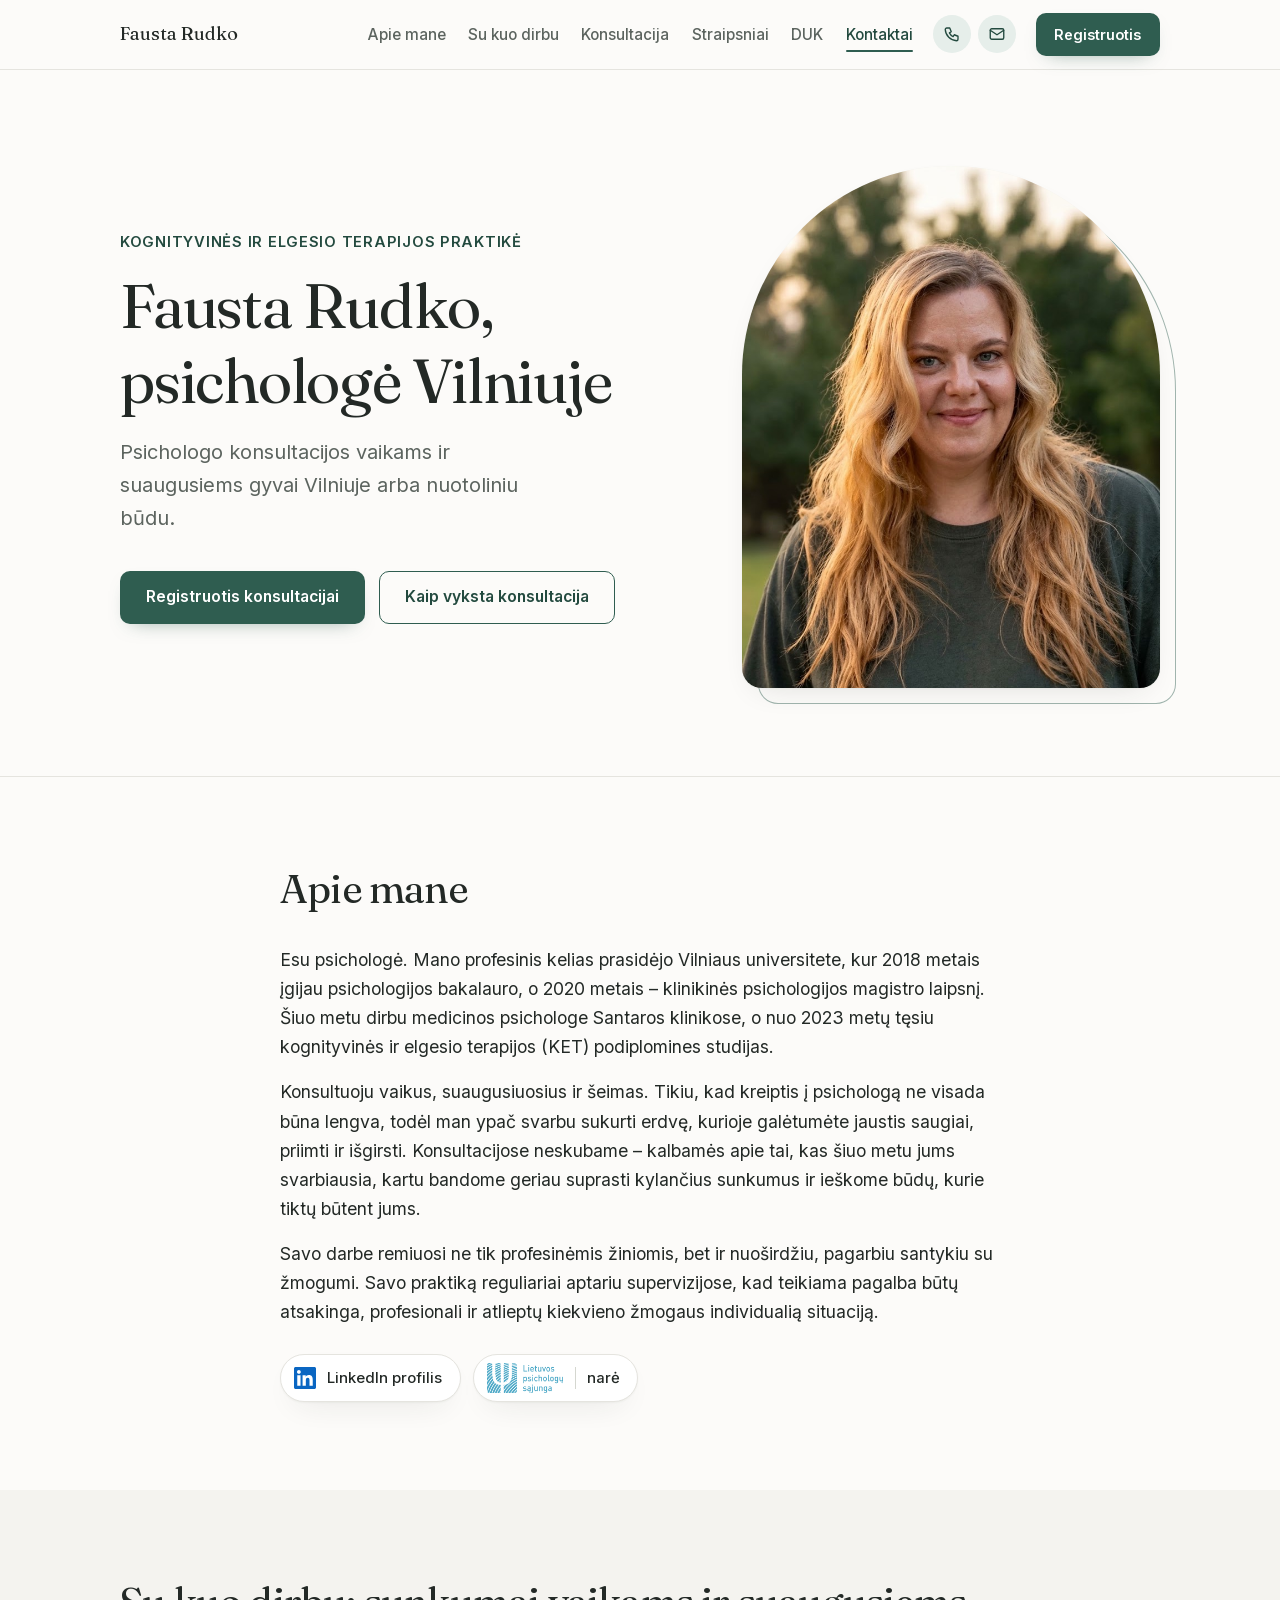
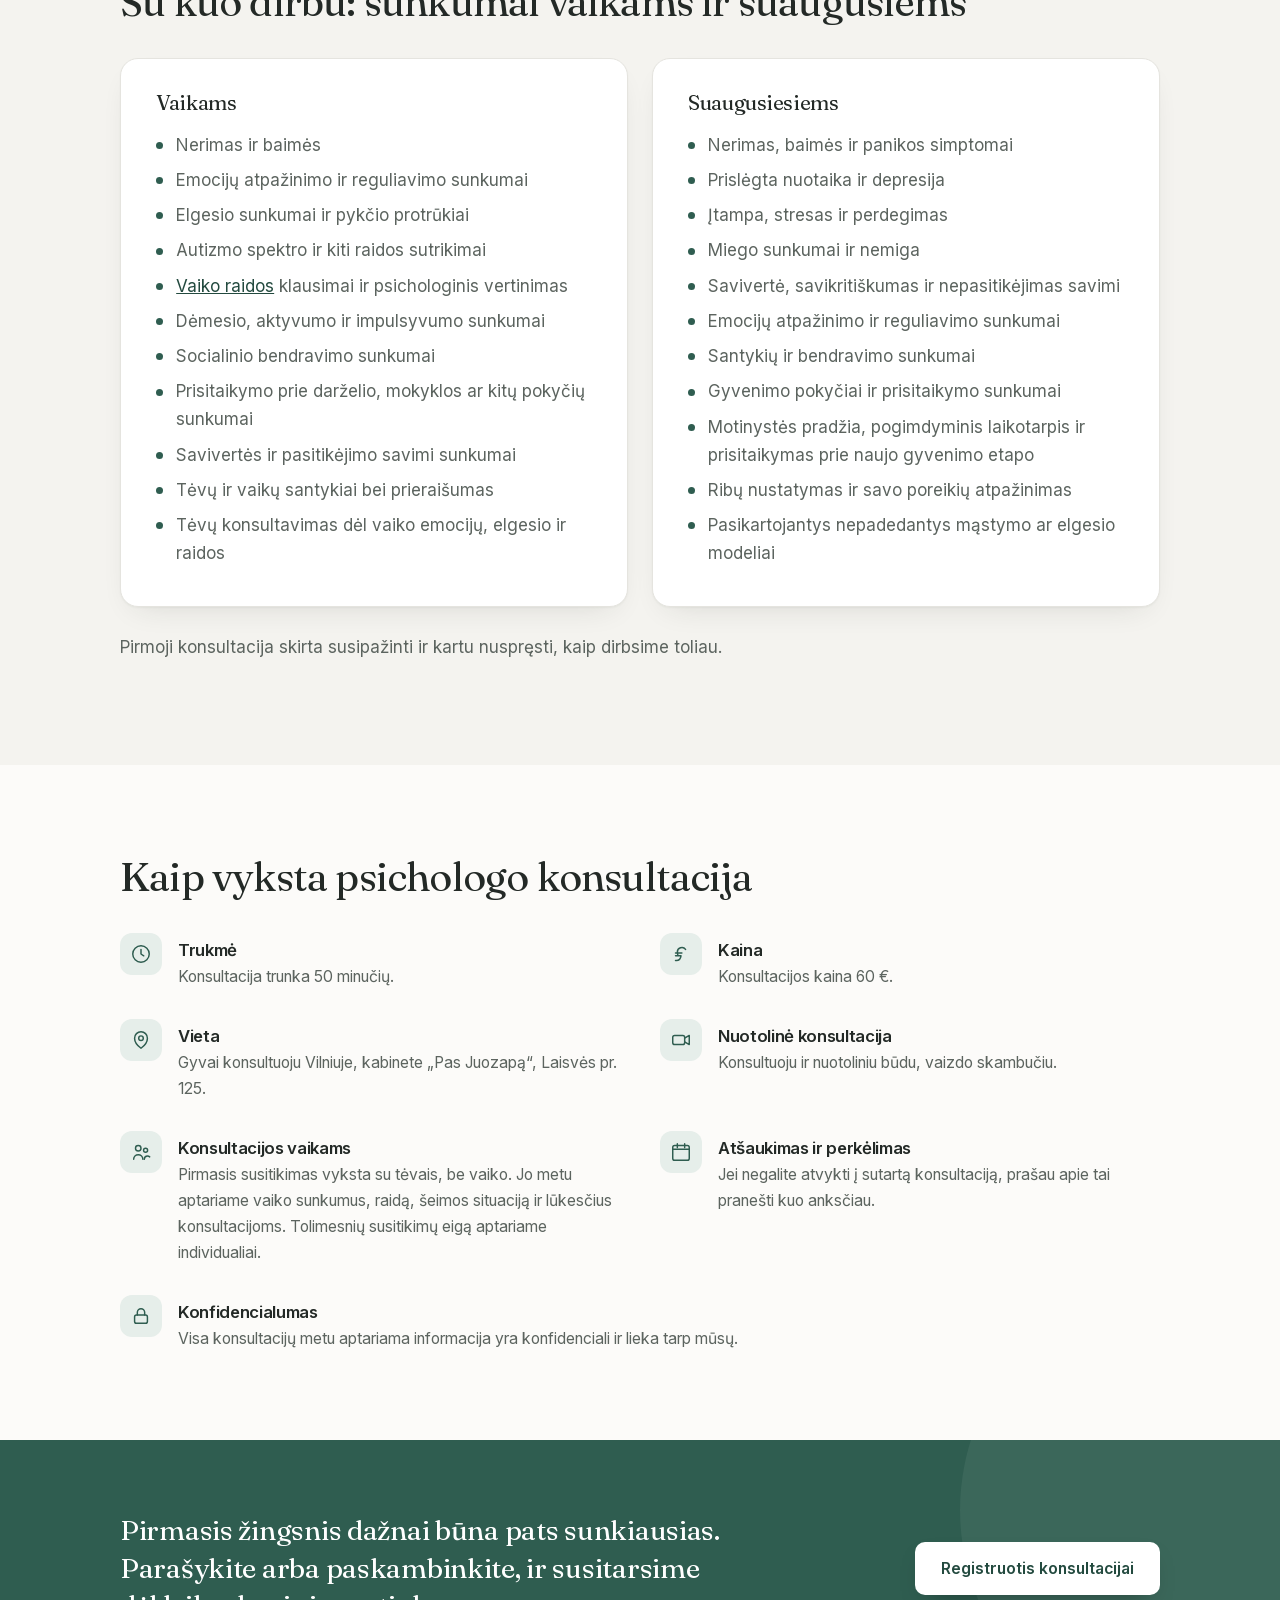
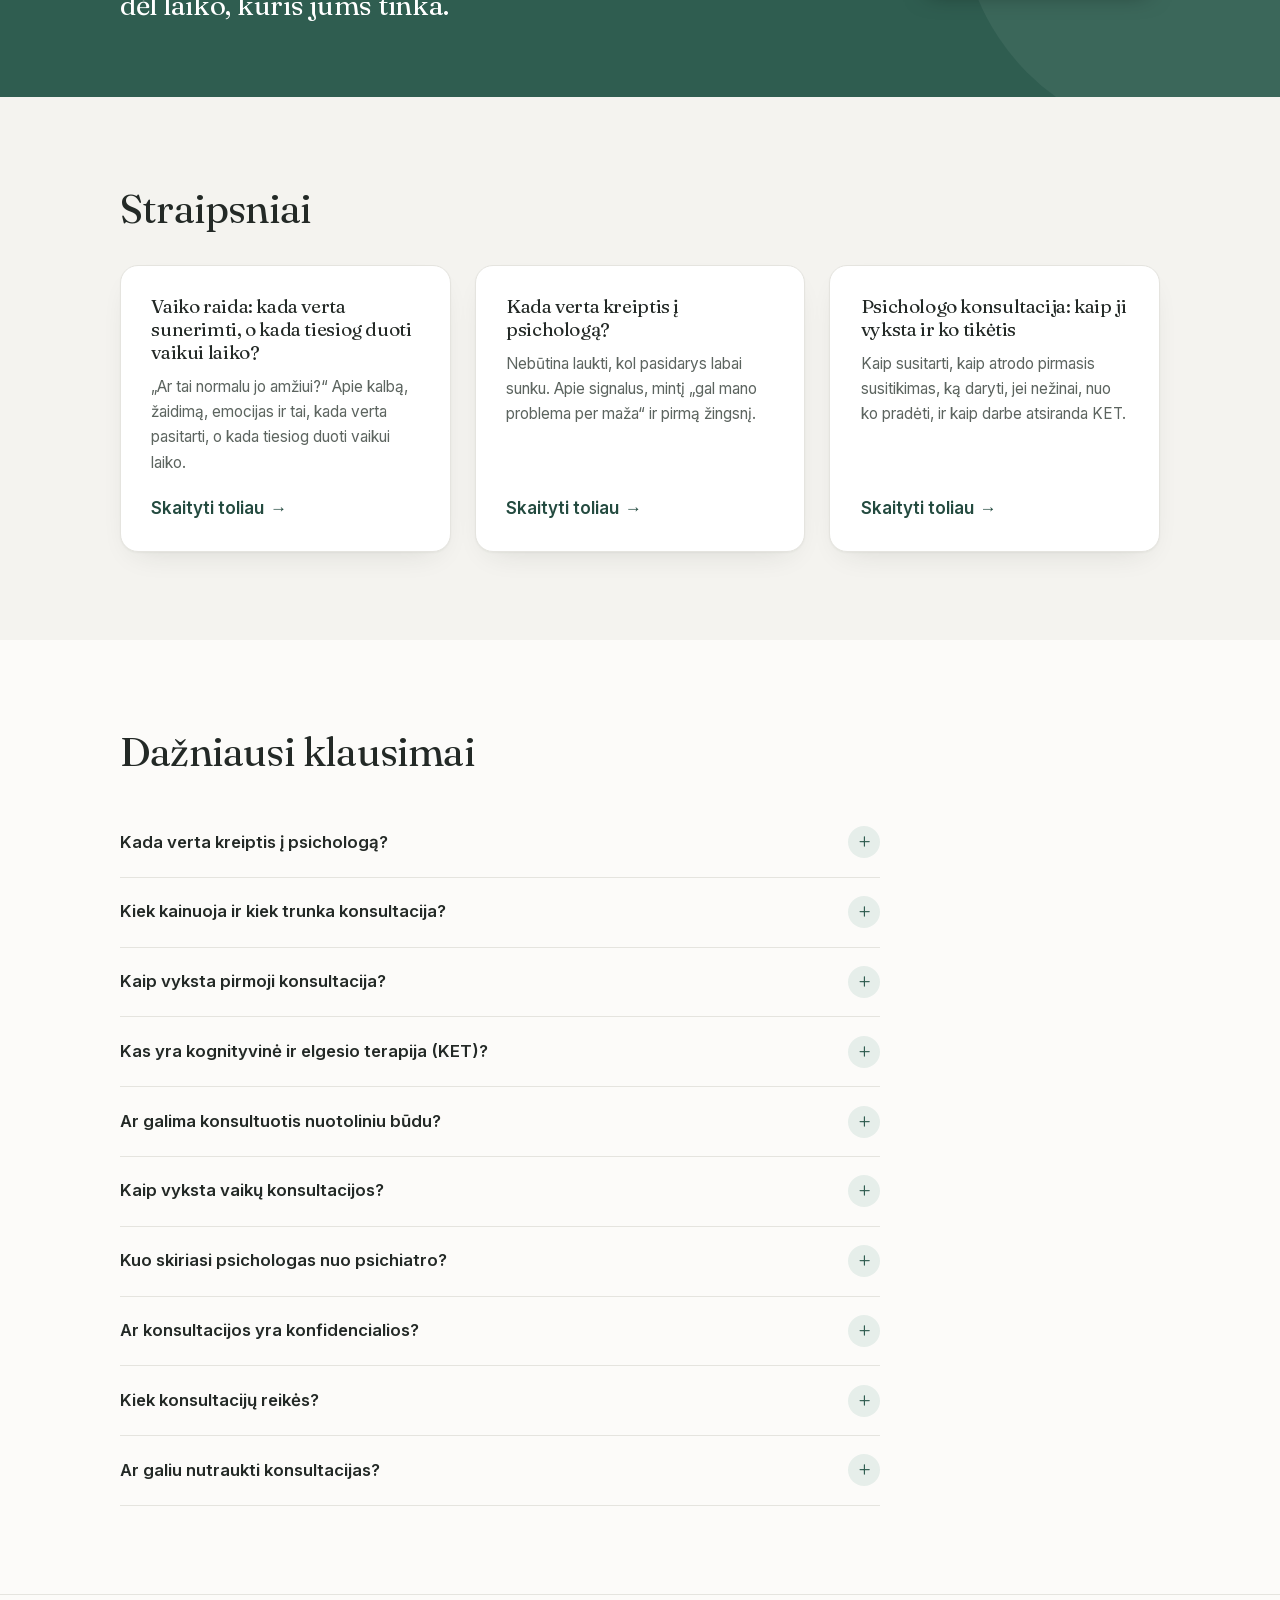
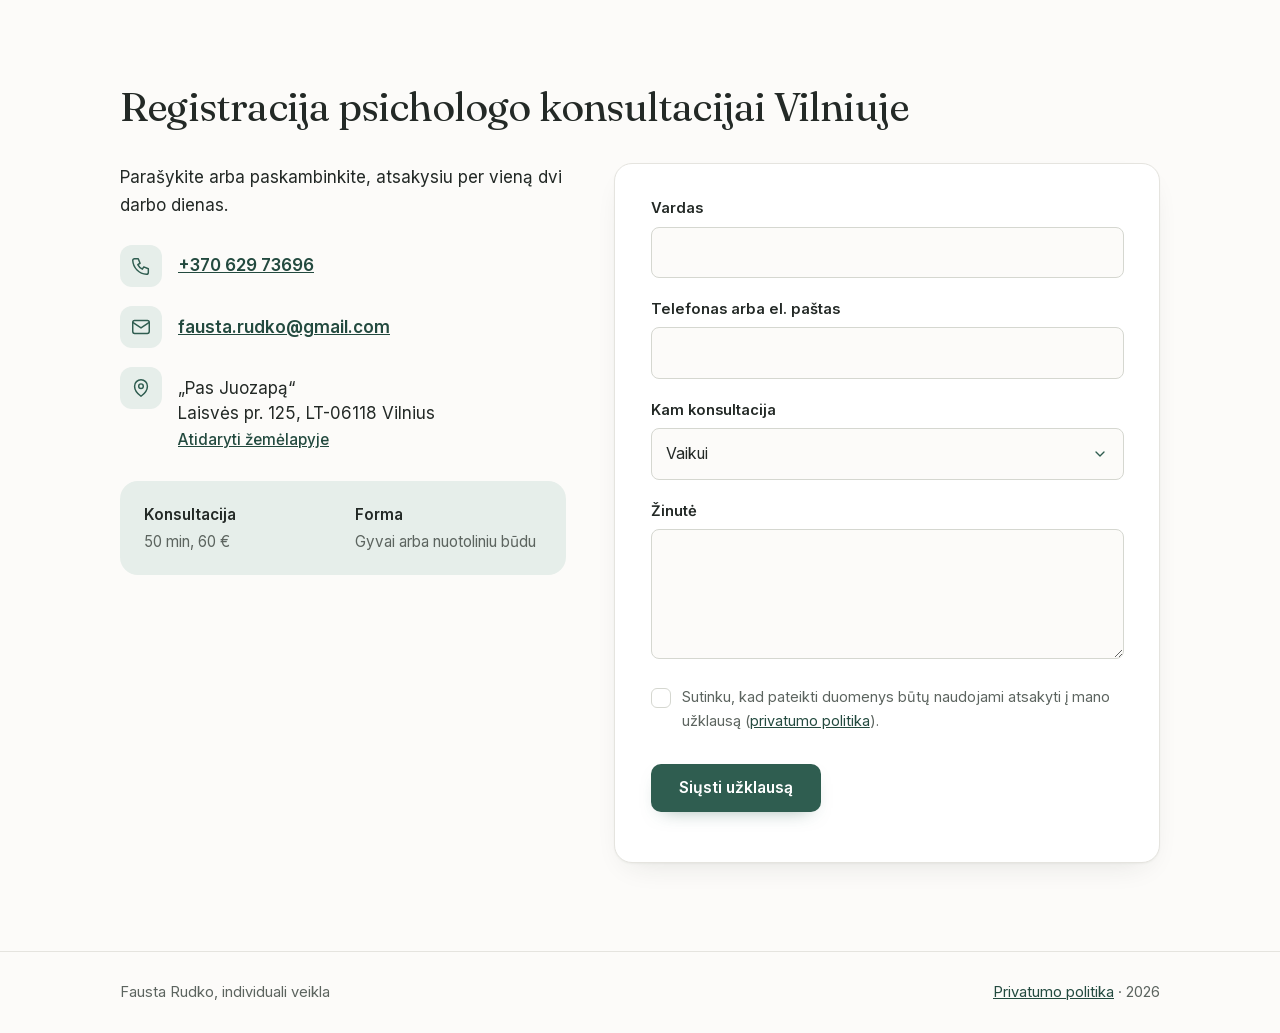
==== index.html @ 7dfe1f6d "Adresas 125, žemėlapis koordinatėmis" ====
<!doctype html>
<html lang="lt">
<head>
  <meta charset="utf-8">
  <meta name="viewport" content="width=device-width, initial-scale=1">
  <title>Psichologė Vilniuje | Konsultacijos vaikams ir suaugusiems | Fausta Rudko</title>
  <meta name="description" content="Psichologo konsultacija Vilniuje ir nuotoliniu būdu vaikams ir suaugusiems. Kognityvinė ir elgesio terapija, vaiko raidos klausimai. Registruokitės konsultacijai.">
  <meta name="theme-color" content="#fcfbf9">

  <meta property="og:type" content="website">
  <meta property="og:title" content="Psichologė Vilniuje | Konsultacijos vaikams ir suaugusiems">
  <meta property="og:description" content="Psichologinės konsultacijos vaikams ir suaugusiems Vilniuje ir nuotoliniu būdu. Kognityvinė ir elgesio terapija.">
  <meta property="og:url" content="https://fausta.rudko.lt/">
  <meta property="og:image" content="https://fausta.rudko.lt/assets/og.jpg">
  <meta property="og:image:width" content="1200">
  <meta property="og:image:height" content="630">
  <meta property="og:image:alt" content="Fausta Rudko, psichologė Vilniuje">
  <meta property="og:site_name" content="Fausta Rudko, psichologė">
  <meta property="og:locale" content="lt_LT">
  <meta name="twitter:card" content="summary_large_image">

  <link rel="canonical" href="https://fausta.rudko.lt/">
  <link rel="stylesheet" href="styles.css?v=20260922a">
  <link rel="icon" href="data:image/svg+xml,<svg xmlns='http://www.w3.org/2000/svg' viewBox='0 0 100 100'><circle cx='50' cy='50' r='42' fill='%232f5d50'/></svg>">

  <script type="application/ld+json">
  {
    "@context": "https://schema.org",
    "@type": "Psychologist",
    "name": "Fausta Rudko",
    "description": "Psichologinės konsultacijos vaikams ir suaugusiems Vilniuje ir nuotoliniu būdu. Kognityvinė ir elgesio terapija.",
    "url": "https://fausta.rudko.lt/",
    "image": "https://fausta.rudko.lt/assets/portretas.jpg",
    "sameAs": ["https://lt.linkedin.com/in/fausta-rudko-53185b1b0"],
    "memberOf": { "@type": "Organization", "name": "Lietuvos psichologų sąjunga", "url": "https://www.psichologusajunga.lt/" },
    "telephone": "+37062973696",
    "email": "fausta.rudko@gmail.com",
    "address": {
      "@type": "PostalAddress",
      "streetAddress": "Laisvės pr. 125",
      "postalCode": "LT-06118",
      "addressLocality": "Vilnius",
      "addressCountry": "LT"
    },
    "geo": { "@type": "GeoCoordinates", "latitude": 54.728711, "longitude": 25.236392 },
    "hasMap": "https://www.google.com/maps/search/?api=1&query=54.728711%2C25.236392",
    "areaServed": { "@type": "City", "name": "Vilnius" },
    "makesOffer": [{
      "@type": "Offer",
      "price": "60",
      "priceCurrency": "EUR",
      "itemOffered": {
        "@type": "Service",
        "name": "Psichologo konsultacija",
        "serviceType": "Psichologinės konsultacijos vaikams ir suaugusiems"
      }
    }]
  }
  </script>
</head>
<body>
  <a class="praleisti" href="#pradzia">Pereiti prie turinio</a>

  <header class="virsus">
    <div class="virsus-vidus">
      <a class="logo" href="#pradzia">Fausta Rudko</a>
      <nav class="meniu" id="meniu" aria-label="Pagrindinis meniu">
        <a href="#apie">Apie mane</a>
        <a href="#su-kuo">Su kuo dirbu</a>
        <a href="#konsultacija">Konsultacija</a>
        <a href="#straipsniai">Straipsniai</a>
        <a href="#duk">DUK</a>
        <a href="#kontaktai">Kontaktai</a>
      </nav>
      <div class="virsus-ikonos">
        <a class="virsus-ikona" href="tel:+37062973696" aria-label="Skambinti +370 629 73696" title="Skambinti"><svg width="24" height="24" viewBox="0 0 24 24" fill="none" stroke="currentColor" stroke-width="1.8" stroke-linecap="round" stroke-linejoin="round" aria-hidden="true"><path d="M5 4h4l2 5-2.5 1.5a11 11 0 0 0 5 5L15 13l5 2v4a2 2 0 0 1-2 2A16 16 0 0 1 3 6a2 2 0 0 1 2-2Z"/></svg></a>
        <a class="virsus-ikona" href="mailto:fausta.rudko@gmail.com" aria-label="Rašyti el. laišką" title="Rašyti laišką"><svg width="24" height="24" viewBox="0 0 24 24" fill="none" stroke="currentColor" stroke-width="1.8" stroke-linecap="round" stroke-linejoin="round" aria-hidden="true"><rect x="3" y="5" width="18" height="14" rx="2"/><path d="m3 7 9 6 9-6"/></svg></a>
      </div>
      <a class="btn btn-pirminis virsus-cta" href="#kontaktai">Registruotis</a>
      <button class="meniu-mygtukas" id="meniu-mygtukas" aria-expanded="false" aria-controls="meniu" aria-label="Meniu">
        <svg width="22" height="22" viewBox="0 0 24 24" fill="none" stroke="currentColor" stroke-width="2" stroke-linecap="round" aria-hidden="true"><path d="M4 7h16M4 12h16M4 17h16"/></svg>
      </button>
    </div>
  </header>

  <main id="pradzia">

    <section class="hero">
      <div class="konteineris hero-tinklelis">
        <div class="hero-tekstas atsiranda">
          <p class="hero-virs">Kognityvinės ir elgesio terapijos praktikė</p>
          <h1>Fausta Rudko, psichologė Vilniuje</h1>
          <p class="hero-sakinys">Psichologo konsultacijos vaikams ir suaugusiems gyvai Vilniuje arba nuotoliniu būdu.</p>
          <div class="hero-mygtukai">
            <a class="btn btn-pirminis" href="#kontaktai">Registruotis konsultacijai</a>
            <a class="btn btn-antrinis" href="#konsultacija">Kaip vyksta konsultacija</a>
          </div>
        </div>
        <div class="hero-portretas atsiranda">
          <div class="portreto-remas">
            <img src="assets/portretas.jpg" alt="Psichologė Fausta Rudko" width="754" height="942" fetchpriority="high">
          </div>
        </div>
      </div>
    </section>

    <section id="apie" class="skirsnis skirsnis-fonas">
      <div class="konteineris siauras">
        <h2 class="atsiranda">Apie mane</h2>
        <!-- Šį tekstą Fausta gali perrašyti savais žodžiais -->
        <div class="apie-tekstas atsiranda">
          <p>Esu psichologė. Mano profesinis kelias prasidėjo Vilniaus universitete, kur 2018 metais įgijau psichologijos bakalauro, o 2020 metais – klinikinės psichologijos magistro laipsnį. Šiuo metu dirbu medicinos psichologe Santaros klinikose, o nuo 2023 metų tęsiu kognityvinės ir elgesio terapijos (KET) podiplomines studijas.</p>
          <p>Konsultuoju vaikus, suaugusiuosius ir šeimas. Tikiu, kad kreiptis į psichologą ne visada būna lengva, todėl man ypač svarbu sukurti erdvę, kurioje galėtumėte jaustis saugiai, priimti ir išgirsti. Konsultacijose neskubame – kalbamės apie tai, kas šiuo metu jums svarbiausia, kartu bandome geriau suprasti kylančius sunkumus ir ieškome būdų, kurie tiktų būtent jums.</p>
          <p>Savo darbe remiuosi ne tik profesinėmis žiniomis, bet ir nuoširdžiu, pagarbiu santykiu su žmogumi. Savo praktiką reguliariai aptariu supervizijose, kad teikiama pagalba būtų atsakinga, profesionali ir atlieptų kiekvieno žmogaus individualią situaciją.</p>
        </div>
        <div class="apie-zenklai atsiranda">
          <a class="zenklas" href="https://lt.linkedin.com/in/fausta-rudko-53185b1b0" target="_blank" rel="noopener">
            <svg class="zenklas-linkedin" width="22" height="22" viewBox="0 0 24 24" aria-hidden="true"><path fill="currentColor" d="M20.447 20.452h-3.554v-5.569c0-1.328-.027-3.037-1.852-3.037-1.853 0-2.136 1.445-2.136 2.939v5.667H9.351V9h3.414v1.561h.046c.477-.9 1.637-1.85 3.37-1.85 3.601 0 4.267 2.37 4.267 5.455v6.286zM5.337 7.433c-1.144 0-2.063-.926-2.063-2.065 0-1.138.92-2.063 2.063-2.063 1.14 0 2.064.925 2.064 2.063 0 1.139-.925 2.065-2.064 2.065zm1.782 13.019H3.555V9h3.564v11.452zM22.225 0H1.771C.792 0 0 .774 0 1.729v20.542C0 23.227.792 24 1.771 24h20.451C23.2 24 24 23.227 24 22.271V1.729C24 .774 23.2 0 22.222 0h.003z"/></svg>
            LinkedIn profilis
          </a>
          <a class="zenklas" href="https://www.psichologusajunga.lt/" target="_blank" rel="noopener">
            <img src="assets/lps.png" alt="Lietuvos psichologų sąjungos" width="290" height="114">
            <span class="zenklas-skirtukas" aria-hidden="true"></span>
            narė
          </a>
        </div>
      </div>
    </section>

    <section id="su-kuo" class="skirsnis skirsnis-fonas skirsnis-alt">
      <div class="konteineris">
        <h2 class="atsiranda">Su kuo dirbu: sunkumai vaikams ir suaugusiems</h2>
        <div class="korteles">
          <article class="kortele atsiranda">
            <h3>Vaikams</h3>
            <ul>
              <li>Nerimas ir baimės</li>
              <li>Emocijų atpažinimo ir reguliavimo sunkumai</li>
              <li>Elgesio sunkumai ir pykčio protrūkiai</li>
              <li>Autizmo spektro ir kiti raidos sutrikimai</li>
              <li><a href="straipsniai/vaiko-raida.html">Vaiko raidos</a> klausimai ir psichologinis vertinimas</li>
              <li>Dėmesio, aktyvumo ir impulsyvumo sunkumai</li>
              <li>Socialinio bendravimo sunkumai</li>
              <li>Prisitaikymo prie darželio, mokyklos ar kitų pokyčių sunkumai</li>
              <li>Savivertės ir pasitikėjimo savimi sunkumai</li>
              <li>Tėvų ir vaikų santykiai bei prieraišumas</li>
              <li>Tėvų konsultavimas dėl vaiko emocijų, elgesio ir raidos</li>
            </ul>
          </article>
          <article class="kortele atsiranda">
            <h3>Suaugusiesiems</h3>
            <ul>
              <li>Nerimas, baimės ir panikos simptomai</li>
              <li>Prislėgta nuotaika ir depresija</li>
              <li>Įtampa, stresas ir perdegimas</li>
              <li>Miego sunkumai ir nemiga</li>
              <li>Savivertė, savikritiškumas ir nepasitikėjimas savimi</li>
              <li>Emocijų atpažinimo ir reguliavimo sunkumai</li>
              <li>Santykių ir bendravimo sunkumai</li>
              <li>Gyvenimo pokyčiai ir prisitaikymo sunkumai</li>
              <li>Motinystės pradžia, pogimdyminis laikotarpis ir prisitaikymas prie naujo gyvenimo etapo</li>
              <li>Ribų nustatymas ir savo poreikių atpažinimas</li>
              <li>Pasikartojantys nepadedantys mąstymo ar elgesio modeliai</li>
            </ul>
          </article>
        </div>
        <p class="korteliu-pastaba atsiranda">
          Pirmoji konsultacija skirta susipažinti ir kartu nuspręsti, kaip dirbsime toliau.
        </p>
      </div>
    </section>

    <section id="konsultacija" class="skirsnis skirsnis-fonas">
      <div class="konteineris">
        <h2 class="atsiranda">Kaip vyksta psichologo konsultacija</h2>
        <ul class="faktai">
          <li class="atsiranda">
            <svg width="24" height="24" viewBox="0 0 24 24" fill="none" stroke="currentColor" stroke-width="1.6" stroke-linecap="round" stroke-linejoin="round" aria-hidden="true"><circle cx="12" cy="12" r="9"/><path d="M12 7v5l3 2"/></svg>
            <div><h3>Trukmė</h3><p>Konsultacija trunka 50 minučių.</p></div>
          </li>
          <li class="atsiranda">
            <svg width="24" height="24" viewBox="0 0 24 24" fill="none" stroke="currentColor" stroke-width="1.6" stroke-linecap="round" stroke-linejoin="round" aria-hidden="true"><path d="M17 7a5 5 0 0 0-9 3c0 1 .2 2 .6 3M6 11h7M6 14h6c-.4 3-2 5-5 5h-1"/></svg>
            <div><h3>Kaina</h3><p>Konsultacijos kaina 60 €.</p></div>
          </li>
          <li class="atsiranda">
            <svg width="24" height="24" viewBox="0 0 24 24" fill="none" stroke="currentColor" stroke-width="1.6" stroke-linecap="round" stroke-linejoin="round" aria-hidden="true"><path d="M12 21s7-5.1 7-11a7 7 0 1 0-14 0c0 5.9 7 11 7 11Z"/><circle cx="12" cy="10" r="2.5"/></svg>
            <div><h3>Vieta</h3><p>Gyvai konsultuoju Vilniuje, kabinete „Pas Juozapą“, Laisvės pr. 125.</p></div>
          </li>
          <li class="atsiranda">
            <svg width="24" height="24" viewBox="0 0 24 24" fill="none" stroke="currentColor" stroke-width="1.6" stroke-linecap="round" stroke-linejoin="round" aria-hidden="true"><rect x="3" y="7" width="13" height="10" rx="2"/><path d="m16 10 5-3v10l-5-3"/></svg>
            <div><h3>Nuotolinė konsultacija</h3><p>Konsultuoju ir nuotoliniu būdu, vaizdo skambučiu.</p></div>
          </li>
          <li class="atsiranda">
            <svg width="24" height="24" viewBox="0 0 24 24" fill="none" stroke="currentColor" stroke-width="1.6" stroke-linecap="round" stroke-linejoin="round" aria-hidden="true"><circle cx="9" cy="8" r="3"/><path d="M4 20c0-3 2.2-5 5-5s5 2 5 5"/><circle cx="17" cy="10" r="2.2"/><path d="M15.5 20c.2-2.2 1.6-3.6 3.5-3.6 1 0 1.8.3 2.5.9"/></svg>
            <div><h3>Konsultacijos vaikams</h3><p>Pirmasis susitikimas vyksta su tėvais, be vaiko. Jo metu aptariame vaiko sunkumus, raidą, šeimos situaciją ir lūkesčius konsultacijoms. Tolimesnių susitikimų eigą aptariame individualiai.</p></div>
          </li>
          <li class="atsiranda">
            <svg width="24" height="24" viewBox="0 0 24 24" fill="none" stroke="currentColor" stroke-width="1.6" stroke-linecap="round" stroke-linejoin="round" aria-hidden="true"><rect x="3" y="5" width="18" height="16" rx="2"/><path d="M3 9h18M8 3v4M16 3v4"/></svg>
            <div><h3>Atšaukimas ir perkėlimas</h3><p>Jei negalite atvykti į sutartą konsultaciją, prašau apie tai pranešti kuo anksčiau.</p></div>
          </li>
          <li class="atsiranda faktas-platus">
            <svg width="24" height="24" viewBox="0 0 24 24" fill="none" stroke="currentColor" stroke-width="1.6" stroke-linecap="round" stroke-linejoin="round" aria-hidden="true"><rect x="5" y="11" width="14" height="9" rx="2"/><path d="M8 11V8a4 4 0 1 1 8 0v3"/></svg>
            <div><h3>Konfidencialumas</h3><p>Visa konsultacijų metu aptariama informacija yra konfidenciali ir lieka tarp mūsų.</p></div>
          </li>
        </ul>
      </div>
    </section>

    <section class="juosta-cta" aria-label="Kvietimas registruotis">
      <div class="konteineris juosta-vidus">
        <p class="juosta-tekstas atsiranda">Pirmasis žingsnis dažnai būna pats sunkiausias. Parašykite arba paskambinkite, ir susitarsime dėl laiko, kuris jums tinka.</p>
        <a class="btn btn-sviesus atsiranda" href="#kontaktai">Registruotis konsultacijai</a>
      </div>
    </section>

    <section id="straipsniai" class="skirsnis skirsnis-fonas skirsnis-alt">
      <div class="konteineris">
        <h2 class="atsiranda">Straipsniai</h2>
        <ul class="straipsniu-korteles">
          <li class="atsiranda">
            <article>
              <h3><a href="straipsniai/vaiko-raida.html">Vaiko raida: kada verta sunerimti, o kada tiesiog duoti vaikui laiko?</a></h3>
              <p>„Ar tai normalu jo amžiui?“ Apie kalbą, žaidimą, emocijas ir tai, kada verta pasitarti, o kada tiesiog duoti vaikui laiko.</p>
              <a class="skaityti" href="straipsniai/vaiko-raida.html">Skaityti toliau</a>
            </article>
          </li>
          <li class="atsiranda">
            <article>
              <h3><a href="straipsniai/kada-kreiptis-i-psichologa.html">Kada verta kreiptis į psichologą?</a></h3>
              <p>Nebūtina laukti, kol pasidarys labai sunku. Apie signalus, mintį „gal mano problema per maža“ ir pirmą žingsnį.</p>
              <a class="skaityti" href="straipsniai/kada-kreiptis-i-psichologa.html">Skaityti toliau</a>
            </article>
          </li>
          <li class="atsiranda">
            <article>
              <h3><a href="straipsniai/kaip-vyksta-psichologo-konsultacija.html">Psichologo konsultacija: kaip ji vyksta ir ko tikėtis</a></h3>
              <p>Kaip susitarti, kaip atrodo pirmasis susitikimas, ką daryti, jei nežinai, nuo ko pradėti, ir kaip darbe atsiranda KET.</p>
              <a class="skaityti" href="straipsniai/kaip-vyksta-psichologo-konsultacija.html">Skaityti toliau</a>
            </article>
          </li>
        </ul>
      </div>
    </section>

    <section id="duk" class="skirsnis skirsnis-fonas">
      <div class="konteineris">
        <h2 class="atsiranda">Dažniausi klausimai</h2>
        <div class="duk atsiranda">
          <details>
            <summary>Kada verta kreiptis į psichologą?</summary>
            <p>Kreiptis galima ne tik tada, kai sunkumai tampa labai dideli. Kartais pakanka jausti, kad nerimas, liūdesys, įtampa, santykių sunkumai ar pasikartojančios situacijos pradeda varginti ir norisi geriau suprasti, kas vyksta.</p>
            <p>Nebūtina iš anksto tiksliai žinoti, kas negerai ar apie ką norėtumėte kalbėti. Pirmojo susitikimo metu galime tai išsiaiškinti kartu.</p>
          </details>
          <details>
            <summary>Kiek kainuoja ir kiek trunka konsultacija?</summary>
            <p>Viena konsultacija trunka 50 minučių ir kainuoja 60 €. Kaina tokia pati tiek susitinkant gyvai, tiek konsultuojantis nuotoliniu būdu.</p>
            <p>Jei tarp siūlomų laikų nerandate sau tinkamo, susisiekite su manimi – pabandysime rasti kitą abiem tinkamą laiką.</p>
          </details>
          <details>
            <summary>Kaip vyksta pirmoji konsultacija?</summary>
            <p>Pirmasis susitikimas skirtas susipažinti ir geriau suprasti, kas paskatino jus kreiptis. Kalbėsime apie šiuo metu kylančius sunkumus, jūsų lūkesčius ir tai, ko norėtumėte iš konsultacijų.</p>
            <p>Nereikia specialiai pasiruošti ar iš anksto žinoti, nuo ko pradėti. Pokalbio metu kartu aptarsime, kokie galėtų būti tolesni žingsniai.</p>
          </details>
          <details>
            <summary>Kas yra kognityvinė ir elgesio terapija (KET)?</summary>
            <p>Kognityvinė ir elgesio terapija (KET) – moksliškai pagrįsta psichoterapijos kryptis, padedanti geriau suprasti ryšį tarp mūsų minčių, emocijų ir elgesio. Konsultacijų metu ne tik kalbamės apie kylančius sunkumus, bet ir kartu ieškome konkrečių būdų, kurie galėtų padėti juos įveikti ar su jais geriau tvarkytis kasdieniame gyvenime.</p>
            <p>Darbo būdai ir tempas parenkami individualiai, atsižvelgiant į žmogaus situaciją, poreikius ir tikslus. Dirbant su vaikais metodai pritaikomi prie vaiko amžiaus ir raidos, o prireikus į procesą įtraukiami tėvai.</p>
          </details>
          <details>
            <summary>Ar galima konsultuotis nuotoliniu būdu?</summary>
            <p>Taip. Nuotolinės konsultacijos vyksta vaizdo skambučiu ir trunka 50 minučių. Svarbu pasirinkti ramią ir privačią vietą, kurioje galėtumėte laisvai kalbėtis.</p>
            <p>Jei jums priimtiniau susitikti gyvai, konsultacijos vyksta kabinete Vilniuje, Laisvės pr. 125.</p>
          </details>
          <details>
            <summary>Kaip vyksta vaikų konsultacijos?</summary>
            <p>Pirmasis susitikimas vyksta su tėvais, be vaiko. Jo metu aptariame vaiko raidą, kylančius sunkumus, šeimos situaciją ir jūsų lūkesčius.</p>
            <p>Tolimesnis darbas priklauso nuo vaiko amžiaus, poreikių ir sunkumų. Į susitikimus gali būti įtraukiamas vaikas, o dalis konsultacijų skiriama tėvams. Kartu aptariame, kokia pagalba konkrečioje situacijoje būtų tinkamiausia.</p>
          </details>
          <details>
            <summary>Kuo skiriasi psichologas nuo psichiatro?</summary>
            <p>Psichiatras yra gydytojas, galintis diagnozuoti psichikos sutrikimus ir prireikus skirti vaistus. Psichologas konsultuoja, padeda geriau suprasti emocinius, elgesio ir kitus psichologinius sunkumus bei ieškoti būdų juos spręsti.</p>
            <p>Jei konsultacijų metu matytume, kad būtų naudinga ir gydytojo psichiatro konsultacija, tai aptartume kartu.</p>
          </details>
          <details>
            <summary>Ar konsultacijos yra konfidencialios?</summary>
            <p>Taip. Tai, kuo dalijatės konsultacijų metu, yra konfidencialu ir be jūsų sutikimo nėra perduodama kitiems žmonėms ar įstaigoms.</p>
            <p>Konfidencialumui taikomos teisės aktuose numatytos išimtys, pavyzdžiui, kai kyla reali grėsmė žmogaus gyvybei ar saugumui.</p>
          </details>
          <details>
            <summary>Kiek konsultacijų reikės?</summary>
            <p>Vieno visiems tinkamo konsultacijų skaičiaus nėra. Tai priklauso nuo sunkumų, jūsų poreikių ir tikslų. Kartais pakanka kelių susitikimų konkrečiam klausimui aptarti, kitais atvejais naudingas ilgesnis darbas.</p>
            <p>Apie konsultacijų dažnumą ir tolimesnį darbą tariamės kartu.</p>
          </details>
          <details>
            <summary>Ar galiu nutraukti konsultacijas?</summary>
            <p>Taip. Jūs visada galite nuspręsti konsultacijas baigti. Jei kyla abejonių dėl proceso ar jaučiate, kad konsultacijos neatitinka jūsų lūkesčių, kviečiu apie tai pasikalbėti – tai taip pat svarbi konsultavimo proceso dalis.</p>
          </details>
        </div>
        <script type="application/ld+json">
        {
          "@context": "https://schema.org",
          "@type": "FAQPage",
          "mainEntity": [
            {
              "@type": "Question",
              "name": "Kada verta kreiptis į psichologą?",
              "acceptedAnswer": {
                "@type": "Answer",
                "text": "Kreiptis galima ne tik tada, kai sunkumai tampa labai dideli. Kartais pakanka jausti, kad nerimas, liūdesys, įtampa, santykių sunkumai ar pasikartojančios situacijos pradeda varginti ir norisi geriau suprasti, kas vyksta. Nebūtina iš anksto tiksliai žinoti, kas negerai ar apie ką norėtumėte kalbėti. Pirmojo susitikimo metu galime tai išsiaiškinti kartu."
              }
            },
            {
              "@type": "Question",
              "name": "Kiek kainuoja ir kiek trunka konsultacija?",
              "acceptedAnswer": {
                "@type": "Answer",
                "text": "Viena konsultacija trunka 50 minučių ir kainuoja 60 €. Kaina tokia pati tiek susitinkant gyvai, tiek konsultuojantis nuotoliniu būdu. Jei tarp siūlomų laikų nerandate sau tinkamo, susisiekite su manimi – pabandysime rasti kitą abiem tinkamą laiką."
              }
            },
            {
              "@type": "Question",
              "name": "Kaip vyksta pirmoji konsultacija?",
              "acceptedAnswer": {
                "@type": "Answer",
                "text": "Pirmasis susitikimas skirtas susipažinti ir geriau suprasti, kas paskatino jus kreiptis. Kalbėsime apie šiuo metu kylančius sunkumus, jūsų lūkesčius ir tai, ko norėtumėte iš konsultacijų. Nereikia specialiai pasiruošti ar iš anksto žinoti, nuo ko pradėti. Pokalbio metu kartu aptarsime, kokie galėtų būti tolesni žingsniai."
              }
            },
            {
              "@type": "Question",
              "name": "Kas yra kognityvinė ir elgesio terapija (KET)?",
              "acceptedAnswer": {
                "@type": "Answer",
                "text": "Kognityvinė ir elgesio terapija (KET) – moksliškai pagrįsta psichoterapijos kryptis, padedanti geriau suprasti ryšį tarp mūsų minčių, emocijų ir elgesio. Konsultacijų metu ne tik kalbamės apie kylančius sunkumus, bet ir kartu ieškome konkrečių būdų, kurie galėtų padėti juos įveikti ar su jais geriau tvarkytis kasdieniame gyvenime. Darbo būdai ir tempas parenkami individualiai, atsižvelgiant į žmogaus situaciją, poreikius ir tikslus. Dirbant su vaikais metodai pritaikomi prie vaiko amžiaus ir raidos, o prireikus į procesą įtraukiami tėvai."
              }
            },
            {
              "@type": "Question",
              "name": "Ar galima konsultuotis nuotoliniu būdu?",
              "acceptedAnswer": {
                "@type": "Answer",
                "text": "Taip. Nuotolinės konsultacijos vyksta vaizdo skambučiu ir trunka 50 minučių. Svarbu pasirinkti ramią ir privačią vietą, kurioje galėtumėte laisvai kalbėtis. Jei jums priimtiniau susitikti gyvai, konsultacijos vyksta kabinete Vilniuje, Laisvės pr. 125."
              }
            },
            {
              "@type": "Question",
              "name": "Kaip vyksta vaikų konsultacijos?",
              "acceptedAnswer": {
                "@type": "Answer",
                "text": "Pirmasis susitikimas vyksta su tėvais, be vaiko. Jo metu aptariame vaiko raidą, kylančius sunkumus, šeimos situaciją ir jūsų lūkesčius. Tolimesnis darbas priklauso nuo vaiko amžiaus, poreikių ir sunkumų. Į susitikimus gali būti įtraukiamas vaikas, o dalis konsultacijų skiriama tėvams. Kartu aptariame, kokia pagalba konkrečioje situacijoje būtų tinkamiausia."
              }
            },
            {
              "@type": "Question",
              "name": "Kuo skiriasi psichologas nuo psichiatro?",
              "acceptedAnswer": {
                "@type": "Answer",
                "text": "Psichiatras yra gydytojas, galintis diagnozuoti psichikos sutrikimus ir prireikus skirti vaistus. Psichologas konsultuoja, padeda geriau suprasti emocinius, elgesio ir kitus psichologinius sunkumus bei ieškoti būdų juos spręsti. Jei konsultacijų metu matytume, kad būtų naudinga ir gydytojo psichiatro konsultacija, tai aptartume kartu."
              }
            },
            {
              "@type": "Question",
              "name": "Ar konsultacijos yra konfidencialios?",
              "acceptedAnswer": {
                "@type": "Answer",
                "text": "Taip. Tai, kuo dalijatės konsultacijų metu, yra konfidencialu ir be jūsų sutikimo nėra perduodama kitiems žmonėms ar įstaigoms. Konfidencialumui taikomos teisės aktuose numatytos išimtys, pavyzdžiui, kai kyla reali grėsmė žmogaus gyvybei ar saugumui."
              }
            },
            {
              "@type": "Question",
              "name": "Kiek konsultacijų reikės?",
              "acceptedAnswer": {
                "@type": "Answer",
                "text": "Vieno visiems tinkamo konsultacijų skaičiaus nėra. Tai priklauso nuo sunkumų, jūsų poreikių ir tikslų. Kartais pakanka kelių susitikimų konkrečiam klausimui aptarti, kitais atvejais naudingas ilgesnis darbas. Apie konsultacijų dažnumą ir tolimesnį darbą tariamės kartu."
              }
            },
            {
              "@type": "Question",
              "name": "Ar galiu nutraukti konsultacijas?",
              "acceptedAnswer": {
                "@type": "Answer",
                "text": "Taip. Jūs visada galite nuspręsti konsultacijas baigti. Jei kyla abejonių dėl proceso ar jaučiate, kad konsultacijos neatitinka jūsų lūkesčių, kviečiu apie tai pasikalbėti – tai taip pat svarbi konsultavimo proceso dalis."
              }
            }
          ]
        }
        </script>
      </div>
    </section>

    <section id="kontaktai" class="skirsnis skirsnis-fonas">
      <div class="konteineris">
        <h2 class="atsiranda">Registracija psichologo konsultacijai Vilniuje</h2>
        <div class="kontaktu-tinklelis">
          <div class="kontaktu-info atsiranda">
            <p>Parašykite arba paskambinkite, atsakysiu per vieną dvi darbo dienas.</p>
            <ul class="kontaktu-sarasas">
              <li>
                <svg width="24" height="24" viewBox="0 0 24 24" fill="none" stroke="currentColor" stroke-width="1.6" stroke-linecap="round" stroke-linejoin="round" aria-hidden="true"><path d="M5 4h4l2 5-2.5 1.5a11 11 0 0 0 5 5L15 13l5 2v4a2 2 0 0 1-2 2A16 16 0 0 1 3 6a2 2 0 0 1 2-2Z"/></svg>
                <a href="tel:+37062973696">+370 629 73696</a>
              </li>
              <li>
                <svg width="24" height="24" viewBox="0 0 24 24" fill="none" stroke="currentColor" stroke-width="1.6" stroke-linecap="round" stroke-linejoin="round" aria-hidden="true"><rect x="3" y="5" width="18" height="14" rx="2"/><path d="m3 7 9 6 9-6"/></svg>
                <a href="mailto:fausta.rudko@gmail.com">fausta.rudko@gmail.com</a>
              </li>
              <li>
                <svg width="24" height="24" viewBox="0 0 24 24" fill="none" stroke="currentColor" stroke-width="1.6" stroke-linecap="round" stroke-linejoin="round" aria-hidden="true"><path d="M12 21s7-5.1 7-11a7 7 0 1 0-14 0c0 5.9 7 11 7 11Z"/><circle cx="12" cy="10" r="2.5"/></svg>
                <div>
                  „Pas Juozapą“<br>
                  Laisvės pr. 125, LT-06118 Vilnius<br>
                  <a class="zemelapis" href="https://www.google.com/maps/search/?api=1&amp;query=54.728711%2C25.236392" target="_blank" rel="noopener">Atidaryti žemėlapyje</a>
                </div>
              </li>
            </ul>
            <dl class="kontaktu-pastaba">
              <div><dt>Konsultacija</dt><dd>50 min, 60 €</dd></div>
              <div><dt>Forma</dt><dd>Gyvai arba nuotoliniu būdu</dd></div>
            </dl>
          </div>
          <form class="forma atsiranda" method="post" action="#" novalidate>
            <div class="laukas">
              <label for="f-vardas">Vardas</label>
              <input id="f-vardas" name="vardas" type="text" autocomplete="name" required>
            </div>
            <div class="laukas">
              <label for="f-kontaktas">Telefonas arba el. paštas</label>
              <input id="f-kontaktas" name="kontaktas" type="text" autocomplete="tel" required>
            </div>
            <div class="laukas">
              <label for="f-kam">Kam konsultacija</label>
              <select id="f-kam" name="kam">
                <option value="vaikui">Vaikui</option>
                <option value="sau">Sau</option>
                <option value="nezinau">Dar nežinau</option>
              </select>
            </div>
            <div class="laukas">
              <label for="f-zinute">Žinutė</label>
              <textarea id="f-zinute" name="zinute" rows="4"></textarea>
            </div>
            <div class="laukas medus" aria-hidden="true">
              <label for="f-svetaine">Svetainė</label>
              <input id="f-svetaine" name="svetaine" type="text" tabindex="-1" autocomplete="off">
            </div>
            <div class="laukas sutikimas">
              <input id="f-sutikimas" name="sutikimas" type="checkbox" required>
              <label for="f-sutikimas">Sutinku, kad pateikti duomenys būtų naudojami atsakyti į mano užklausą (<a href="privatumo-politika.html">privatumo politika</a>).</label>
            </div>
            <button class="btn btn-pirminis" type="submit">Siųsti užklausą</button>
            <p class="formos-zinia" role="status" aria-live="polite"></p>
          </form>
        </div>
      </div>
    </section>

  </main>

  <footer class="porastė">
    <div class="konteineris porastes-vidus">
      <p>Fausta Rudko, individuali veikla</p>
      <p><a href="privatumo-politika.html">Privatumo politika</a> · <span id="metai">2026</span></p>
    </div>
  </footer>

  <script src="script.js?v=20260922a"></script>
</body>
</html>
---- styles.css ----
/* ============================ šriftai ============================ */
/* Laikomi pačioje svetainėje, kad lankytojų IP nekeliautų į Google */

@font-face {
  font-family: 'Fraunces';
  font-style: normal;
  font-weight: 400 500;
  font-display: swap;
  src: url(assets/fonts/fraunces-latin-ext.woff2) format('woff2');
  unicode-range: U+0100-02BA, U+02BD-02C5, U+02C7-02CC, U+02CE-02D7, U+02DD-02FF, U+0304, U+0308, U+0329, U+1D00-1DBF, U+1E00-1E9F, U+1EF2-1EFF, U+2020, U+20A0-20AB, U+20AD-20C0, U+2113, U+2C60-2C7F, U+A720-A7FF;
}

@font-face {
  font-family: 'Fraunces';
  font-style: normal;
  font-weight: 400 500;
  font-display: swap;
  src: url(assets/fonts/fraunces-latin.woff2) format('woff2');
  unicode-range: U+0000-00FF, U+0131, U+0152-0153, U+02BB-02BC, U+02C6, U+02DA, U+02DC, U+2000-206F, U+20AC, U+2122, U+2191, U+2193, U+2212, U+2215, U+FEFF, U+FFFD;
}

@font-face {
  font-family: 'Inter';
  font-style: normal;
  font-weight: 400 600;
  font-display: swap;
  src: url(assets/fonts/inter-latin-ext.woff2) format('woff2');
  unicode-range: U+0100-02BA, U+02BD-02C5, U+02C7-02CC, U+02CE-02D7, U+02DD-02FF, U+0304, U+0308, U+0329, U+1D00-1DBF, U+1E00-1E9F, U+1EF2-1EFF, U+2020, U+20A0-20AB, U+20AD-20C0, U+2113, U+2C60-2C7F, U+A720-A7FF;
}

@font-face {
  font-family: 'Inter';
  font-style: normal;
  font-weight: 400 600;
  font-display: swap;
  src: url(assets/fonts/inter-latin.woff2) format('woff2');
  unicode-range: U+0000-00FF, U+0131, U+0152-0153, U+02BB-02BC, U+02C6, U+02DA, U+02DC, U+2000-206F, U+20AC, U+2122, U+2191, U+2193, U+2212, U+2215, U+FEFF, U+FFFD;
}

/* Dizainas: modernus minimalizmas. Balta bazė, tamsi žalia, Fraunces + Inter. */

:root {
  --konteineris: 1080px;
  --greitis: 220ms;
  --fonas: #fcfbf9;
  --fonas-2: #f4f3ef;
  --tekstas: #232926;
  --tekstas-svelnus: #5c645f;
  --akcentas: #2f5d50;
  --akcentas-tamsus: #234a3f;
  --akcentas-svelnus: #e6eeea;
  --linija: #e5e4df;
  --linija-tamsi: #d5d7d0;
  --kortele: #ffffff;
  --r-sm: 8px;
  --r-md: 10px;
  --r-lg: 18px;
  --seselis: 0 1px 2px rgba(35, 41, 38, 0.04), 0 12px 32px -16px rgba(35, 41, 38, 0.16);
  --seselis-kilimas: 0 2px 4px rgba(35, 41, 38, 0.05), 0 20px 44px -18px rgba(35, 41, 38, 0.24);
  --font-antrastes: "Fraunces", Georgia, serif;
  --font-tekstas: "Inter", "Segoe UI", sans-serif;
}

* { box-sizing: border-box; }

html {
  scroll-behavior: smooth;
  scroll-padding-top: 5rem; /* kad prilipęs viršus neuždengtų skirsnio antraštės */
}

@media (prefers-reduced-motion: reduce) {
  html { scroll-behavior: auto; }
}

body {
  margin: 0;
  background: var(--fonas);
  color: var(--tekstas);
  font-family: var(--font-tekstas);
  font-size: 1.0625rem;
  line-height: 1.65;
  -webkit-font-smoothing: antialiased;
}

.konteineris {
  max-width: var(--konteineris);
  margin: 0 auto;
  padding: 0 1.25rem;
}

.siauras { max-width: 760px; }

h1, h2, h3 {
  font-family: var(--font-antrastes);
  font-weight: 400;
  line-height: 1.2;
  margin: 0 0 1rem;
  letter-spacing: -0.02em;
}

p { margin: 0 0 1rem; max-width: 70ch; }

a { color: var(--akcentas-tamsus); }

a:focus-visible, button:focus-visible, input:focus-visible,
select:focus-visible, textarea:focus-visible {
  outline: 2px solid var(--akcentas);
  outline-offset: 2px;
}

.praleisti {
  position: absolute;
  left: -9999px;
  top: 0;
  background: var(--akcentas);
  color: #fff;
  padding: 0.6rem 1rem;
  z-index: 100;
}

.praleisti:focus { left: 0; }

/* ============================ viršus ============================ */

.virsus {
  position: sticky;
  top: 0;
  z-index: 50;
  background: color-mix(in srgb, var(--fonas) 88%, transparent);
  backdrop-filter: blur(10px);
  -webkit-backdrop-filter: blur(10px);
  border-bottom: 1px solid var(--linija);
  transition: box-shadow var(--greitis) ease;
}

.virsus.slenka { box-shadow: 0 6px 24px -16px rgba(35, 41, 38, 0.3); }

.virsus-vidus {
  max-width: var(--konteineris);
  margin: 0 auto;
  padding: 0.8rem 1.25rem;
  display: flex;
  align-items: center;
  gap: 1.25rem;
}

.logo {
  font-family: var(--font-antrastes);
  font-size: 1.15rem;
  color: var(--tekstas);
  text-decoration: none;
  margin-right: auto;
  white-space: nowrap;
}

.meniu { display: flex; gap: 1.4rem; }

.meniu a {
  position: relative;
  color: var(--tekstas-svelnus);
  text-decoration: none;
  font-size: 0.95rem;
  font-weight: 500;
  transition: color var(--greitis) ease;
}

.meniu a::after {
  content: "";
  position: absolute;
  left: 0;
  right: 0;
  bottom: -5px;
  height: 2px;
  border-radius: 2px;
  background: var(--akcentas);
  transform: scaleX(0);
  transform-origin: left;
  transition: transform var(--greitis) ease;
}

.meniu a:hover, .meniu a.aktyvus { color: var(--akcentas-tamsus); }

.meniu a:hover::after, .meniu a.aktyvus::after { transform: scaleX(1); }

.virsus-ikonos { display: flex; gap: 0.45rem; }

.virsus-ikona {
  display: inline-flex;
  align-items: center;
  justify-content: center;
  width: 38px;
  height: 38px;
  border-radius: 50%;
  background: var(--akcentas-svelnus);
  color: var(--akcentas-tamsus);
  transition: background var(--greitis) ease, color var(--greitis) ease, transform var(--greitis) ease;
}

.virsus-ikona svg { width: 18px; height: 18px; }

.virsus-ikona:hover { background: var(--akcentas); color: #fff; transform: translateY(-1px); }

.meniu-mygtukas {
  display: none;
  background: none;
  border: 1px solid var(--linija-tamsi);
  border-radius: var(--r-sm);
  color: var(--tekstas);
  padding: 0.45rem 0.55rem;
  cursor: pointer;
}

/* ============================ mygtukai ============================ */

.btn {
  display: inline-block;
  padding: 0.8rem 1.55rem;
  font-size: 0.98rem;
  font-weight: 600;
  text-decoration: none;
  border: 1px solid transparent;
  border-radius: var(--r-md);
  cursor: pointer;
  font-family: var(--font-tekstas);
  transition: background var(--greitis) ease, color var(--greitis) ease,
              border-color var(--greitis) ease, transform var(--greitis) ease,
              box-shadow var(--greitis) ease;
}

.btn:hover { transform: translateY(-1px); }

.btn:active { transform: translateY(0); }

.btn-pirminis {
  background: var(--akcentas);
  color: #fff;
  box-shadow: 0 8px 20px -12px rgba(47, 93, 80, 0.6);
}

.btn-pirminis:hover {
  background: var(--akcentas-tamsus);
  box-shadow: 0 12px 26px -12px rgba(47, 93, 80, 0.7);
}

.btn-antrinis {
  background: transparent;
  color: var(--akcentas-tamsus);
  border-color: var(--akcentas);
}

.btn-antrinis:hover { background: var(--akcentas-svelnus); }

.btn-sviesus {
  background: #fff;
  color: var(--akcentas-tamsus);
  box-shadow: 0 10px 24px -14px rgba(0, 0, 0, 0.5);
}

.btn-sviesus:hover { background: var(--fonas); }

.virsus-cta { padding: 0.55rem 1.1rem; font-size: 0.9rem; }

/* ============================ hero ============================ */

.hero { padding: 6rem 0 5.5rem; }

.hero-tinklelis {
  display: grid;
  grid-template-columns: 1.15fr 0.85fr;
  gap: 3.5rem;
  align-items: center;
}

.hero-virs {
  color: var(--akcentas-tamsus);
  font-weight: 600;
  font-size: 0.92rem;
  letter-spacing: 0.05em;
  text-transform: uppercase;
  margin-bottom: 0.9rem;
}

.hero h1 {
  font-size: clamp(2.5rem, 6vw, 3.9rem);
  margin-bottom: 1.1rem;
}

.hero-sakinys {
  font-size: 1.25rem;
  color: var(--tekstas-svelnus);
  max-width: 34ch;
  margin-bottom: 2.2rem;
}

.hero-mygtukai { display: flex; gap: 0.9rem; flex-wrap: wrap; }

/* Portretas arkos formos, už jo plona žalia arka su poslinkiu */
.hero-portretas { position: relative; }

.hero-portretas::before {
  content: "";
  position: absolute;
  inset: 16px -16px -16px 16px;
  border: 1px solid var(--akcentas);
  border-radius: 50% 50% 20px 20px / 40% 40% 20px 20px;
  opacity: 0.45;
  pointer-events: none;
}

.portreto-remas {
  position: relative;
  overflow: hidden;
  background: var(--fonas-2);
  border-radius: 50% 50% 20px 20px / 40% 40% 20px 20px;
  box-shadow: var(--seselis);
}

.portreto-remas img { display: block; width: 100%; height: auto; }

/* ============================ skirsniai ============================ */

.skirsnis { padding: 5.5rem 0; }

.skirsnis-fonas { border-top: 1px solid var(--linija); }

.skirsnis-alt { background: var(--fonas-2); border-top: 0; }

.skirsnis-alt + .skirsnis, .juosta-cta + .skirsnis { border-top: 0; }

.skirsnis h2 {
  font-size: clamp(1.8rem, 3.5vw, 2.5rem);
  margin-bottom: 2rem;
}

.apie-tekstas p { font-size: 1.1rem; }

/* LinkedIn ir LPS narystės ženkliukai po „Apie mane“ */
.apie-zenklai { display: flex; flex-wrap: wrap; gap: 0.8rem; margin-top: 1.8rem; }

.zenklas {
  display: inline-flex;
  align-items: center;
  gap: 0.7rem;
  padding: 0.5rem 1.1rem 0.5rem 0.8rem;
  background: var(--kortele);
  border: 1px solid var(--linija);
  border-radius: 999px;
  box-shadow: var(--seselis);
  color: var(--tekstas);
  text-decoration: none;
  font-size: 0.93rem;
  font-weight: 500;
  transition: transform var(--greitis) ease, box-shadow var(--greitis) ease, border-color var(--greitis) ease;
}

.zenklas:hover {
  transform: translateY(-2px);
  box-shadow: var(--seselis-kilimas);
  border-color: color-mix(in srgb, var(--akcentas) 30%, var(--linija));
}

.zenklas-linkedin { color: #0a66c2; flex: none; }

.zenklas img { display: block; height: 30px; width: auto; }

.zenklas-skirtukas { width: 1px; height: 22px; background: var(--linija-tamsi); }

/* ============================ kortelės ============================ */

.korteles {
  display: grid;
  grid-template-columns: 1fr 1fr;
  gap: 1.5rem;
}

.kortele {
  background: var(--kortele);
  border: 1px solid var(--linija);
  border-radius: var(--r-lg);
  box-shadow: var(--seselis);
  padding: 2rem 2.2rem;
}

.kortele h3 { font-size: 1.3rem; margin-bottom: 0.9rem; }

.korteliu-pastaba { margin-top: 1.6rem; color: var(--tekstas-svelnus); }

/* Žali taškai vietoj įprastų sąrašo ženklų */
.kortele ul, .straipsnis ul, .teises {
  list-style: none;
  margin: 0;
  padding: 0;
  color: var(--tekstas-svelnus);
}

.kortele li, .straipsnis li, .teises li {
  position: relative;
  padding-left: 1.25rem;
  margin-bottom: 0.45rem;
}

.kortele li::before, .straipsnis li::before, .teises li::before {
  content: "";
  position: absolute;
  left: 0;
  top: 0.66em;
  width: 7px;
  height: 7px;
  border-radius: 50%;
  background: var(--akcentas);
}

/* ============================ faktai ============================ */

.faktai {
  list-style: none;
  margin: 0;
  padding: 0;
  display: grid;
  grid-template-columns: 1fr 1fr;
  gap: 1.8rem 2.5rem;
}

.faktai li { display: flex; gap: 1rem; align-items: flex-start; }

.faktai svg, .kontaktu-sarasas svg {
  width: 42px;
  height: 42px;
  padding: 10px;
  flex: none;
  color: var(--akcentas);
  background: var(--akcentas-svelnus);
  border-radius: 12px;
}

.faktai h3 {
  font-size: 1.05rem;
  margin: 0.45rem 0 0.25rem;
  font-family: var(--font-tekstas);
  font-weight: 600;
}

.faktai p { margin: 0; color: var(--tekstas-svelnus); font-size: 0.98rem; }

.faktas-platus { grid-column: 1 / -1; }

/* ============================ žalia juosta ============================ */

.juosta-cta {
  position: relative;
  overflow: hidden;
  background: var(--akcentas);
  color: #fff;
  padding: 4.5rem 0;
}

.juosta-cta::before {
  content: "";
  position: absolute;
  right: -140px;
  top: -160px;
  width: 460px;
  height: 460px;
  border-radius: 50%;
  background: rgba(255, 255, 255, 0.06);
  pointer-events: none;
}

.juosta-vidus {
  position: relative;
  display: flex;
  align-items: center;
  justify-content: space-between;
  gap: 2.5rem;
}

.juosta-tekstas {
  font-family: var(--font-antrastes);
  font-size: clamp(1.35rem, 2.4vw, 1.75rem);
  line-height: 1.35;
  letter-spacing: -0.01em;
  max-width: 34ch;
  margin: 0;
}

.juosta-vidus .btn { flex: none; }

/* ============================ kontaktai ============================ */

.kontaktu-tinklelis {
  display: grid;
  grid-template-columns: 0.9fr 1.1fr;
  gap: 3rem;
  align-items: start;
}

.kontaktu-sarasas { list-style: none; margin: 1.6rem 0 0; padding: 0; }

.kontaktu-sarasas li {
  display: flex;
  gap: 1rem;
  align-items: flex-start;
  margin-bottom: 1.2rem;
  line-height: 1.5;
}

.kontaktu-sarasas li > a, .kontaktu-sarasas li > div { padding-top: 0.55rem; }

.kontaktu-sarasas a { font-weight: 600; }

.kontaktu-sarasas .zemelapis { font-weight: 500; font-size: 0.95rem; }

.kontaktu-pastaba {
  margin: 1.8rem 0 0;
  padding: 1.3rem 1.5rem;
  background: var(--akcentas-svelnus);
  border-radius: var(--r-lg);
  display: grid;
  grid-template-columns: 1fr 1fr;
  gap: 1rem 1.5rem;
  font-size: 0.95rem;
  color: var(--tekstas-svelnus);
}

.kontaktu-pastaba dt { color: var(--tekstas); font-weight: 600; margin-bottom: 0.15rem; }

.kontaktu-pastaba dd { margin: 0; }

.forma {
  background: var(--kortele);
  border: 1px solid var(--linija);
  border-radius: var(--r-lg);
  box-shadow: var(--seselis);
  padding: 2rem 2.2rem 2.2rem;
}

.laukas { margin-bottom: 1.15rem; }

.laukas label {
  display: block;
  font-size: 0.92rem;
  font-weight: 600;
  margin-bottom: 0.4rem;
}

.laukas input[type="text"],
.laukas input[type="email"],
.laukas select,
.laukas textarea {
  width: 100%;
  padding: 0.75rem 0.9rem;
  border: 1px solid var(--linija-tamsi);
  border-radius: var(--r-sm);
  background-color: var(--fonas);
  color: var(--tekstas);
  font: inherit;
  font-size: 0.98rem;
  transition: border-color var(--greitis) ease, box-shadow var(--greitis) ease,
              background-color var(--greitis) ease;
}

.laukas textarea { resize: vertical; min-height: 120px; }

.laukas select {
  appearance: none;
  -webkit-appearance: none;
  padding-right: 2.6rem;
  background-image: url("data:image/svg+xml,%3Csvg xmlns='http://www.w3.org/2000/svg' viewBox='0 0 24 24' fill='none' stroke='%232f5d50' stroke-width='2' stroke-linecap='round' stroke-linejoin='round'%3E%3Cpath d='M6 9l6 6 6-6'/%3E%3C/svg%3E");
  background-repeat: no-repeat;
  background-position: right 0.9rem center;
  background-size: 16px;
  cursor: pointer;
}

.laukas input:hover, .laukas select:hover, .laukas textarea:hover {
  border-color: #b9bdb5;
}

.laukas input:focus, .laukas select:focus, .laukas textarea:focus {
  outline: none;
  border-color: var(--akcentas);
  background-color: #fff;
  box-shadow: 0 0 0 3px rgba(47, 93, 80, 0.14);
}

.medus { position: absolute; left: -9999px; }

.sutikimas {
  display: flex;
  gap: 0.7rem;
  align-items: flex-start;
}

.sutikimas input[type="checkbox"] {
  appearance: none;
  -webkit-appearance: none;
  flex: none;
  width: 20px;
  height: 20px;
  margin: 0.2rem 0 0;
  border: 1.5px solid var(--linija-tamsi);
  border-radius: 6px;
  background: #fff;
  display: grid;
  place-content: center;
  cursor: pointer;
  transition: background var(--greitis) ease, border-color var(--greitis) ease;
}

.sutikimas input[type="checkbox"]::before {
  content: "";
  width: 11px;
  height: 11px;
  background: #fff;
  clip-path: polygon(14% 44%, 0 65%, 50% 100%, 100% 16%, 80% 0%, 43% 62%);
  transform: scale(0);
  transition: transform 140ms ease;
}

.sutikimas input[type="checkbox"]:hover { border-color: var(--akcentas); }

.sutikimas input[type="checkbox"]:checked {
  background: var(--akcentas);
  border-color: var(--akcentas);
}

.sutikimas input[type="checkbox"]:checked::before { transform: scale(1); }

.sutikimas label { font-weight: 400; font-size: 0.9rem; color: var(--tekstas-svelnus); cursor: pointer; }

.forma .btn { margin-top: 0.4rem; padding: 0.85rem 1.7rem; }

.formos-zinia { margin: 0.9rem 0 0; font-size: 0.95rem; font-weight: 600; }

.formos-zinia.sekme { color: var(--akcentas-tamsus); }

.formos-zinia.klaida { color: #a4423a; }

/* ============================ straipsniai ============================ */

.straipsniu-korteles {
  display: grid;
  grid-template-columns: repeat(3, 1fr);
  gap: 1.5rem;
  list-style: none;
  margin: 0;
  padding: 0;
}

.straipsniu-korteles article {
  height: 100%;
  background: var(--kortele);
  border: 1px solid var(--linija);
  border-radius: var(--r-lg);
  box-shadow: var(--seselis);
  padding: 1.8rem 1.9rem;
  display: flex;
  flex-direction: column;
  transition: transform var(--greitis) ease, box-shadow var(--greitis) ease,
              border-color var(--greitis) ease;
}

.straipsniu-korteles article:hover {
  transform: translateY(-4px);
  box-shadow: var(--seselis-kilimas);
  border-color: color-mix(in srgb, var(--akcentas) 30%, var(--linija));
}

.straipsniu-korteles h3 { font-size: 1.2rem; margin-bottom: 0.6rem; }

.straipsniu-korteles h3 a { color: var(--tekstas); text-decoration: none; transition: color var(--greitis) ease; }

.straipsniu-korteles h3 a:hover { color: var(--akcentas-tamsus); }

.straipsniu-korteles p {
  color: var(--tekstas-svelnus);
  font-size: 0.96rem;
  margin-bottom: 1.2rem;
}

.straipsniu-korteles .skaityti {
  margin-top: auto;
  font-weight: 600;
  text-decoration: none;
}

.straipsniu-korteles .skaityti::after {
  content: "\2192";
  display: inline-block;
  margin-left: 0.35em;
  transition: transform var(--greitis) ease;
}

.straipsniu-korteles article:hover .skaityti::after { transform: translateX(4px); }

/* ============================ DUK ============================ */

.duk { max-width: 760px; }

.duk details { border-bottom: 1px solid var(--linija); }

.duk summary {
  cursor: pointer;
  padding: 1.15rem 0;
  font-weight: 600;
  font-size: 1.05rem;
  list-style: none;
  display: flex;
  justify-content: space-between;
  align-items: center;
  gap: 1rem;
  transition: color var(--greitis) ease;
}

.duk summary::-webkit-details-marker { display: none; }

.duk summary:hover { color: var(--akcentas-tamsus); }

.duk summary::after {
  content: "+";
  font-family: var(--font-antrastes);
  font-size: 1.5rem;
  color: var(--akcentas);
  flex: none;
  line-height: 1;
  width: 32px;
  height: 32px;
  display: grid;
  place-content: center;
  border-radius: 50%;
  background: var(--akcentas-svelnus);
  transition: background var(--greitis) ease, color var(--greitis) ease;
}

.duk details[open] summary::after {
  content: "\2212";
  background: var(--akcentas);
  color: #fff;
}

.duk details[open] summary { color: var(--akcentas-tamsus); }

.duk details p {
  margin: 0 0 1.1rem;
  color: var(--tekstas-svelnus);
  animation: duk-atsiranda 260ms ease both;
}

@keyframes duk-atsiranda {
  from { opacity: 0; transform: translateY(-4px); }
  to { opacity: 1; transform: none; }
}

/* ============================ straipsnio puslapis ============================ */

.straipsnis h1 {
  font-size: clamp(2rem, 4.5vw, 2.9rem);
  margin-bottom: 0.6rem;
}

.straipsnio-meta {
  color: var(--tekstas-svelnus);
  font-size: 0.92rem;
  margin-bottom: 2.2rem;
}

.straipsnis h2 {
  font-size: 1.45rem;
  margin: 2.2rem 0 0.8rem;
}

.straipsnis ul { margin-bottom: 1rem; }

.straipsnio-cta {
  margin-top: 2.5rem;
  padding: 1.8rem 2rem;
  background: var(--akcentas-svelnus);
  border-radius: var(--r-lg);
}

.straipsnio-cta p { margin: 0 0 1rem; }

/* ============================ poraštė ============================ */

.porastė {
  border-top: 1px solid var(--linija);
  padding: 1.8rem 0;
  color: var(--tekstas-svelnus);
  font-size: 0.92rem;
}

.porastes-vidus {
  display: flex;
  justify-content: space-between;
  flex-wrap: wrap;
  gap: 0.6rem;
}

.porastes-vidus p { margin: 0; }

/* ============================ atsiradimo animacija ============================ */

/* Slepiama tik kai JS tikrai veikia (html.js), kitaip viskas matoma is karto */
.js .atsiranda {
  opacity: 0;
  transform: translateY(16px);
  transition: opacity 600ms cubic-bezier(0.2, 0.7, 0.2, 1), transform 600ms cubic-bezier(0.2, 0.7, 0.2, 1);
}

.js .atsiranda.matomas { opacity: 1; transform: none; }

@media (prefers-reduced-motion: reduce) {
  .js .atsiranda { opacity: 1; transform: none; transition: none; }
  .btn, .straipsniu-korteles article, .meniu a::after, .zenklas, .virsus-ikona { transition: none; }
  .duk details p { animation: none; }
}

/* ============================ responsive ============================ */

@media (max-width: 900px) {
  .hero-tinklelis { grid-template-columns: 1fr; gap: 2.5rem; }
  .hero-portretas { order: -1; max-width: 320px; }
  .kontaktu-tinklelis { grid-template-columns: 1fr; gap: 2rem; }
  .juosta-vidus { flex-direction: column; align-items: flex-start; gap: 1.8rem; }
}

@media (max-width: 900px) and (min-width: 701px) {
  .straipsniu-korteles { grid-template-columns: 1fr 1fr; }
}

@media (max-width: 700px) {
  .korteles, .faktai, .straipsniu-korteles, .kontaktu-pastaba { grid-template-columns: 1fr; }
  .hero { padding: 3.5rem 0 3rem; }
  .skirsnis { padding: 3.5rem 0; }
  .juosta-cta { padding: 3.5rem 0; }
  .kortele { padding: 1.6rem 1.5rem; }
  .forma { padding: 1.6rem 1.3rem 1.8rem; }

  .meniu {
    display: none;
    position: absolute;
    top: 100%;
    left: 0;
    right: 0;
    flex-direction: column;
    gap: 0;
    background: var(--fonas);
    border-bottom: 1px solid var(--linija);
    box-shadow: 0 16px 32px -20px rgba(35, 41, 38, 0.35);
    padding: 0.5rem 0;
  }

  .meniu.atidarytas { display: flex; }

  .meniu a { padding: 0.8rem 1.25rem; }

  .meniu a::after { display: none; }

  .meniu a.aktyvus { background: var(--akcentas-svelnus); }

  .meniu-mygtukas { display: inline-flex; }

  .virsus-vidus { gap: 0.6rem; }

  .virsus-ikona { width: 36px; height: 36px; }

  .virsus-cta { display: none; }
}
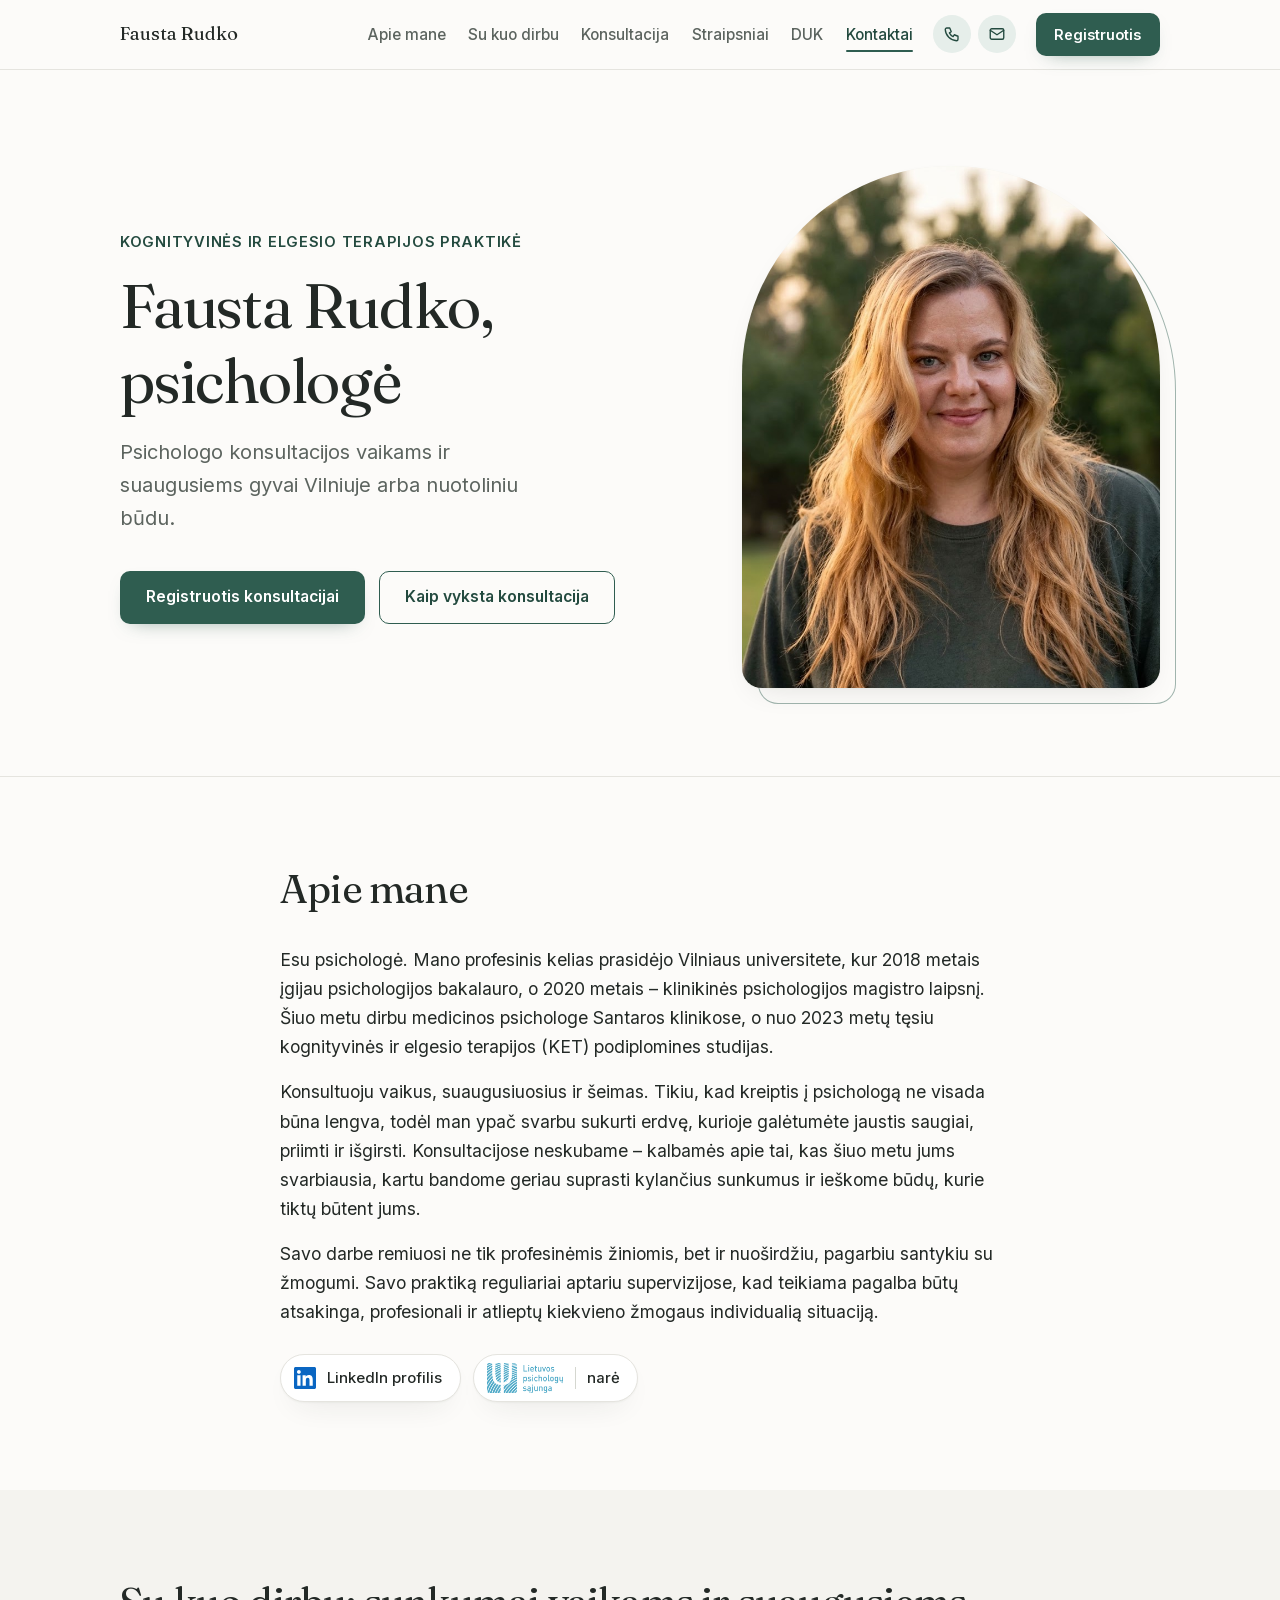
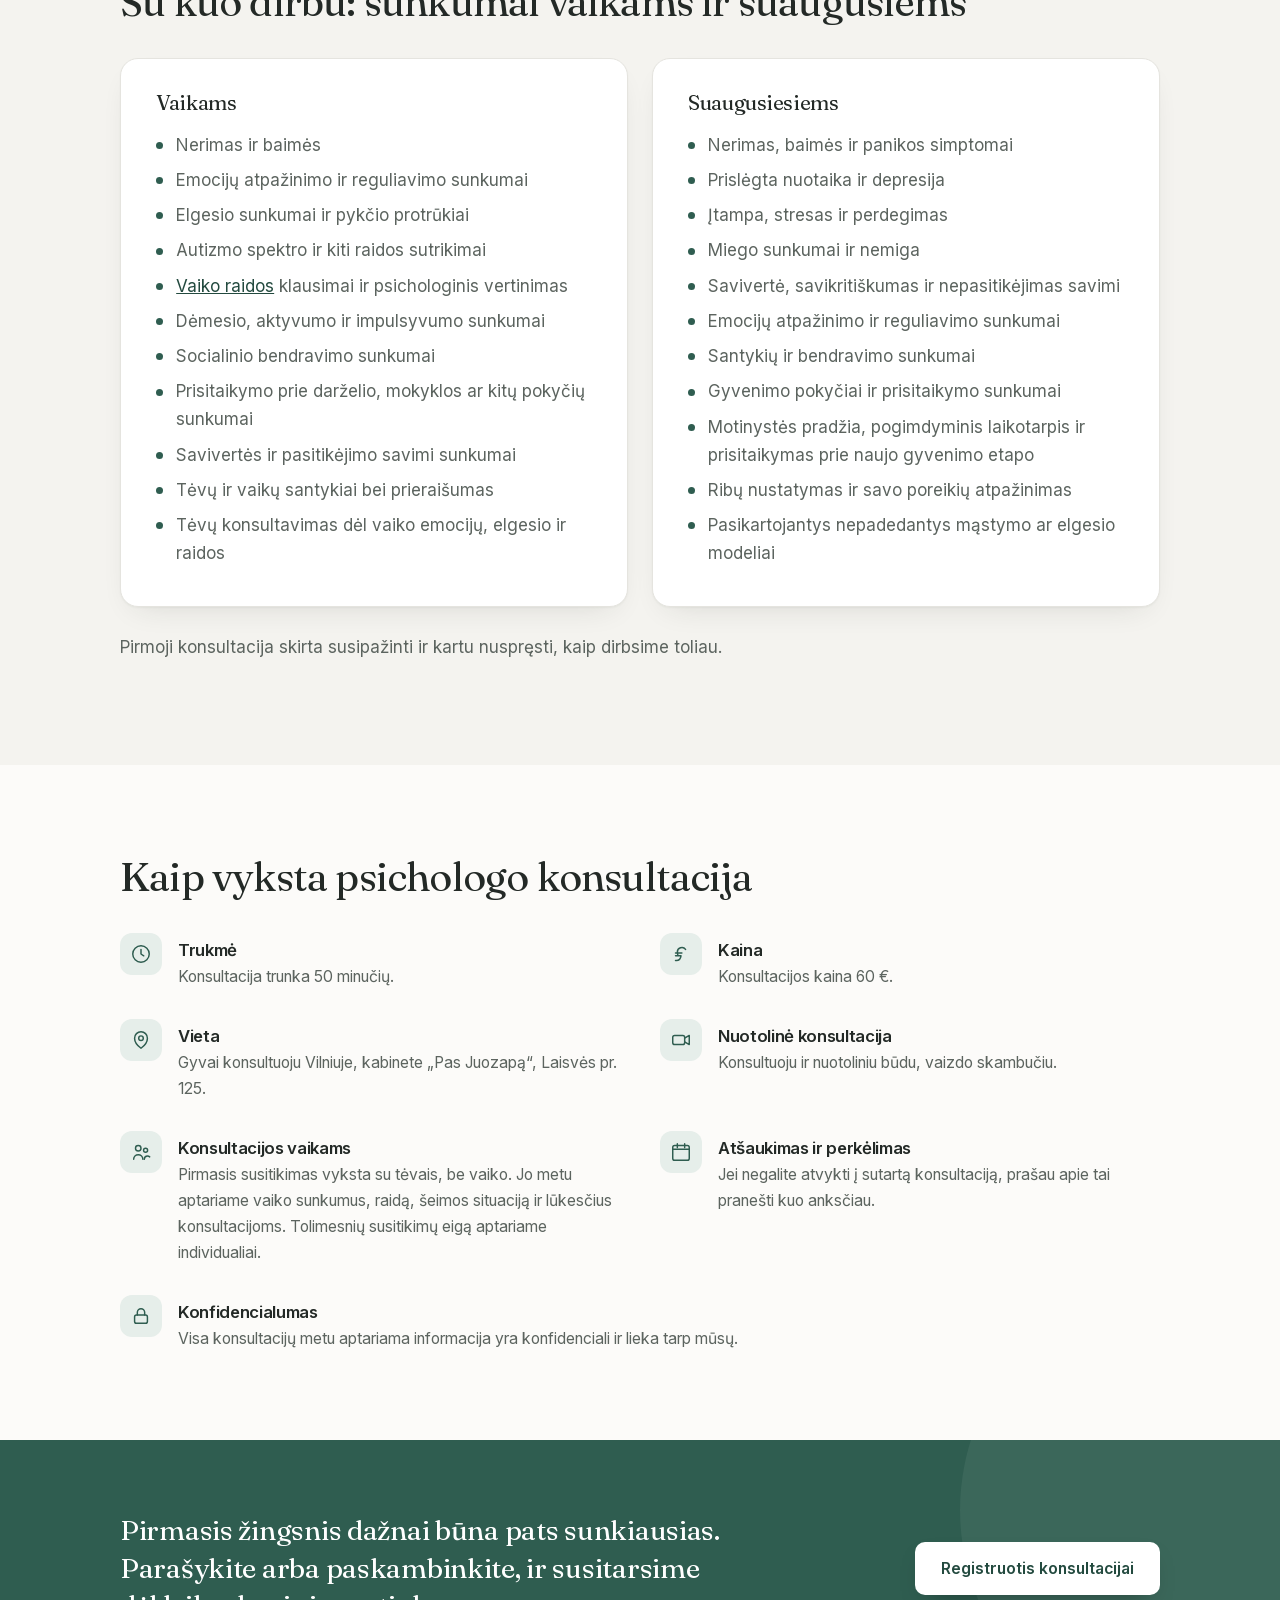
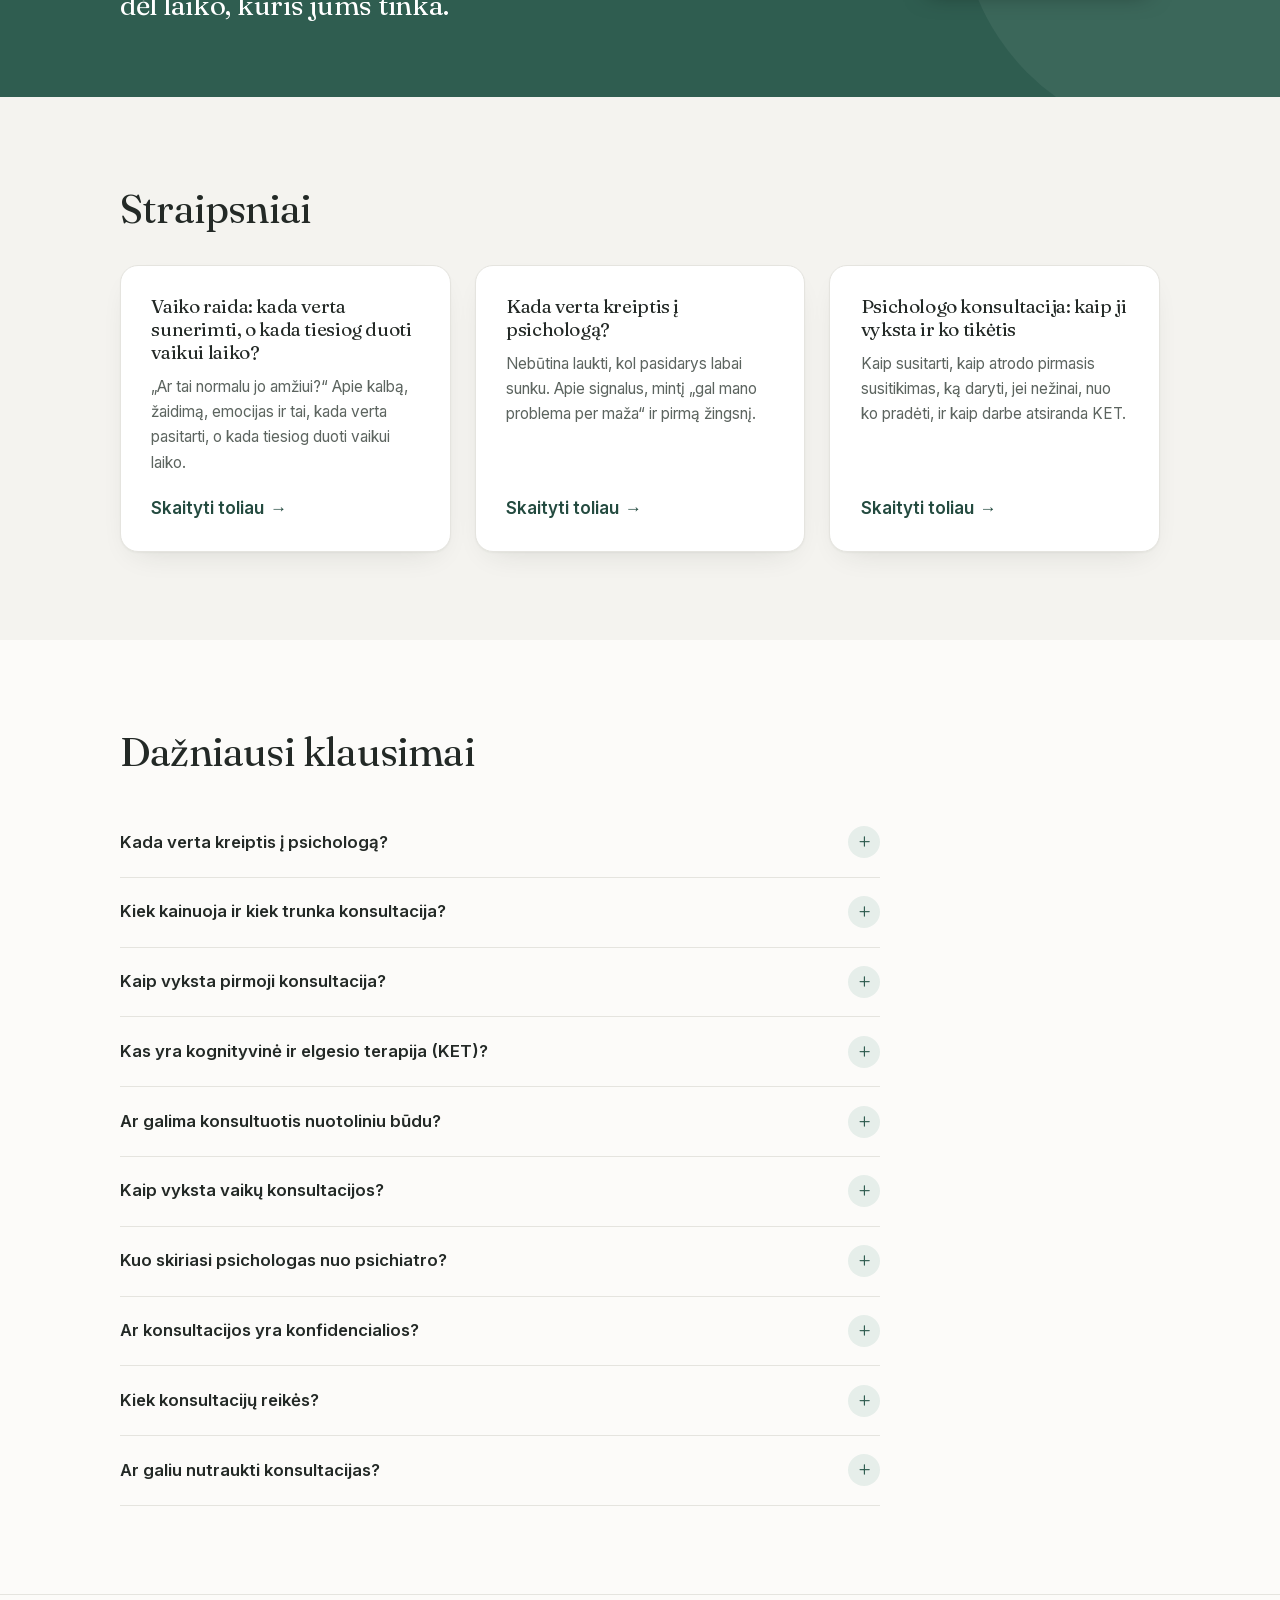
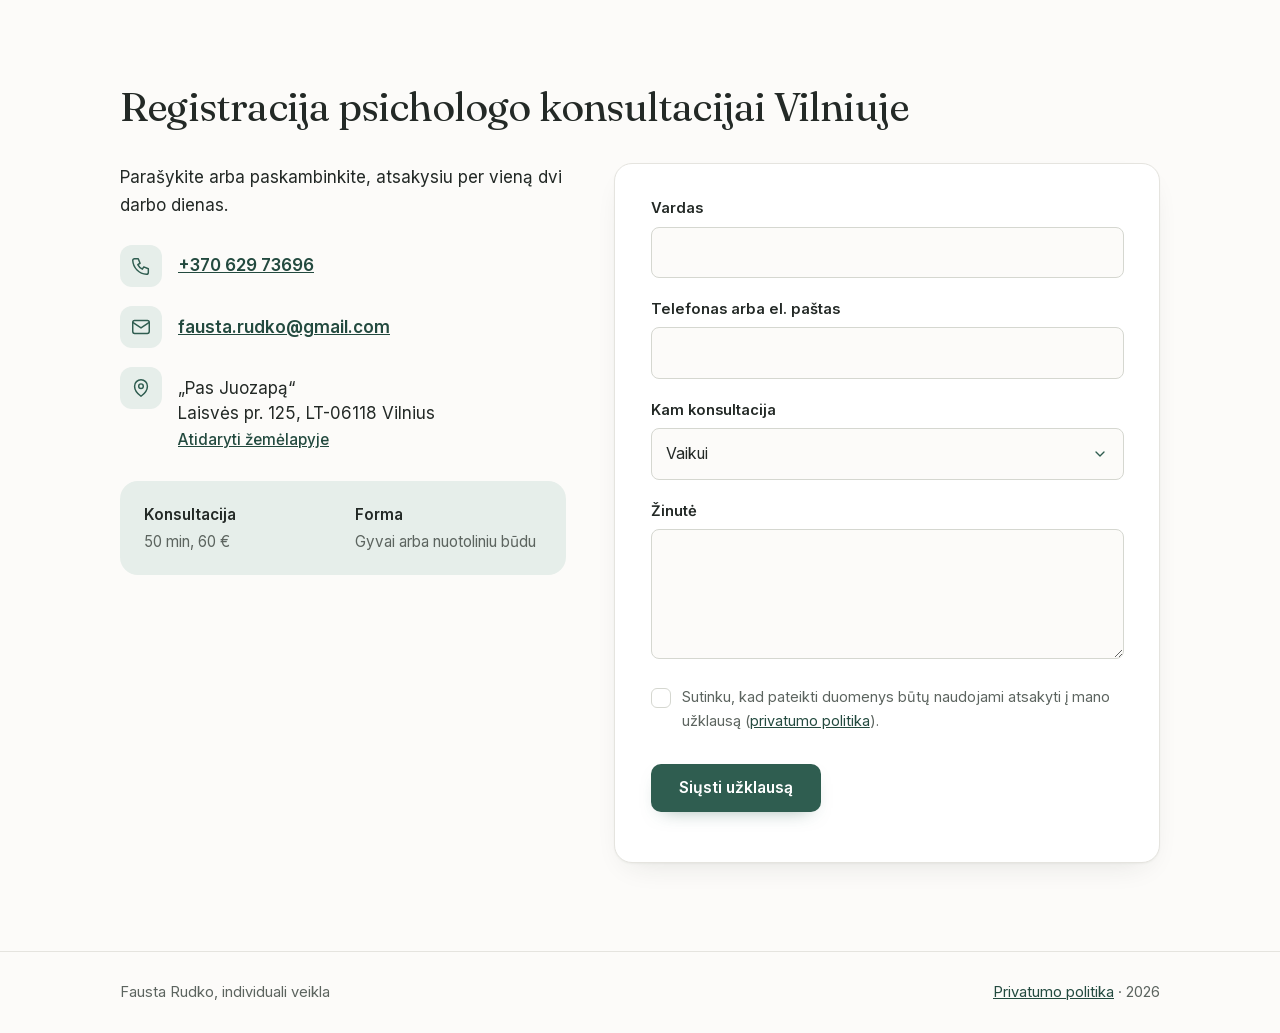
==== commit 688d202b: "Be „psichologė Vilniuje“" ====
--- a/index.html
+++ b/index.html
@@ -3,18 +3,18 @@
 <head>
   <meta charset="utf-8">
   <meta name="viewport" content="width=device-width, initial-scale=1">
-  <title>Psichologė Vilniuje | Konsultacijos vaikams ir suaugusiems | Fausta Rudko</title>
+  <title>Fausta Rudko, psichologė | Konsultacijos vaikams ir suaugusiems</title>
   <meta name="description" content="Psichologo konsultacija Vilniuje ir nuotoliniu būdu vaikams ir suaugusiems. Kognityvinė ir elgesio terapija, vaiko raidos klausimai. Registruokitės konsultacijai.">
   <meta name="theme-color" content="#fcfbf9">
 
   <meta property="og:type" content="website">
-  <meta property="og:title" content="Psichologė Vilniuje | Konsultacijos vaikams ir suaugusiems">
+  <meta property="og:title" content="Fausta Rudko, psichologė | Konsultacijos vaikams ir suaugusiems">
   <meta property="og:description" content="Psichologinės konsultacijos vaikams ir suaugusiems Vilniuje ir nuotoliniu būdu. Kognityvinė ir elgesio terapija.">
   <meta property="og:url" content="https://fausta.rudko.lt/">
   <meta property="og:image" content="https://fausta.rudko.lt/assets/og.jpg">
   <meta property="og:image:width" content="1200">
   <meta property="og:image:height" content="630">
-  <meta property="og:image:alt" content="Fausta Rudko, psichologė Vilniuje">
+  <meta property="og:image:alt" content="Fausta Rudko, psichologė">
   <meta property="og:site_name" content="Fausta Rudko, psichologė">
   <meta property="og:locale" content="lt_LT">
   <meta name="twitter:card" content="summary_large_image">
@@ -89,7 +89,7 @@
       <div class="konteineris hero-tinklelis">
         <div class="hero-tekstas atsiranda">
           <p class="hero-virs">Kognityvinės ir elgesio terapijos praktikė</p>
-          <h1>Fausta Rudko, psichologė Vilniuje</h1>
+          <h1>Fausta Rudko, psichologė</h1>
           <p class="hero-sakinys">Psichologo konsultacijos vaikams ir suaugusiems gyvai Vilniuje arba nuotoliniu būdu.</p>
           <div class="hero-mygtukai">
             <a class="btn btn-pirminis" href="#kontaktai">Registruotis konsultacijai</a>
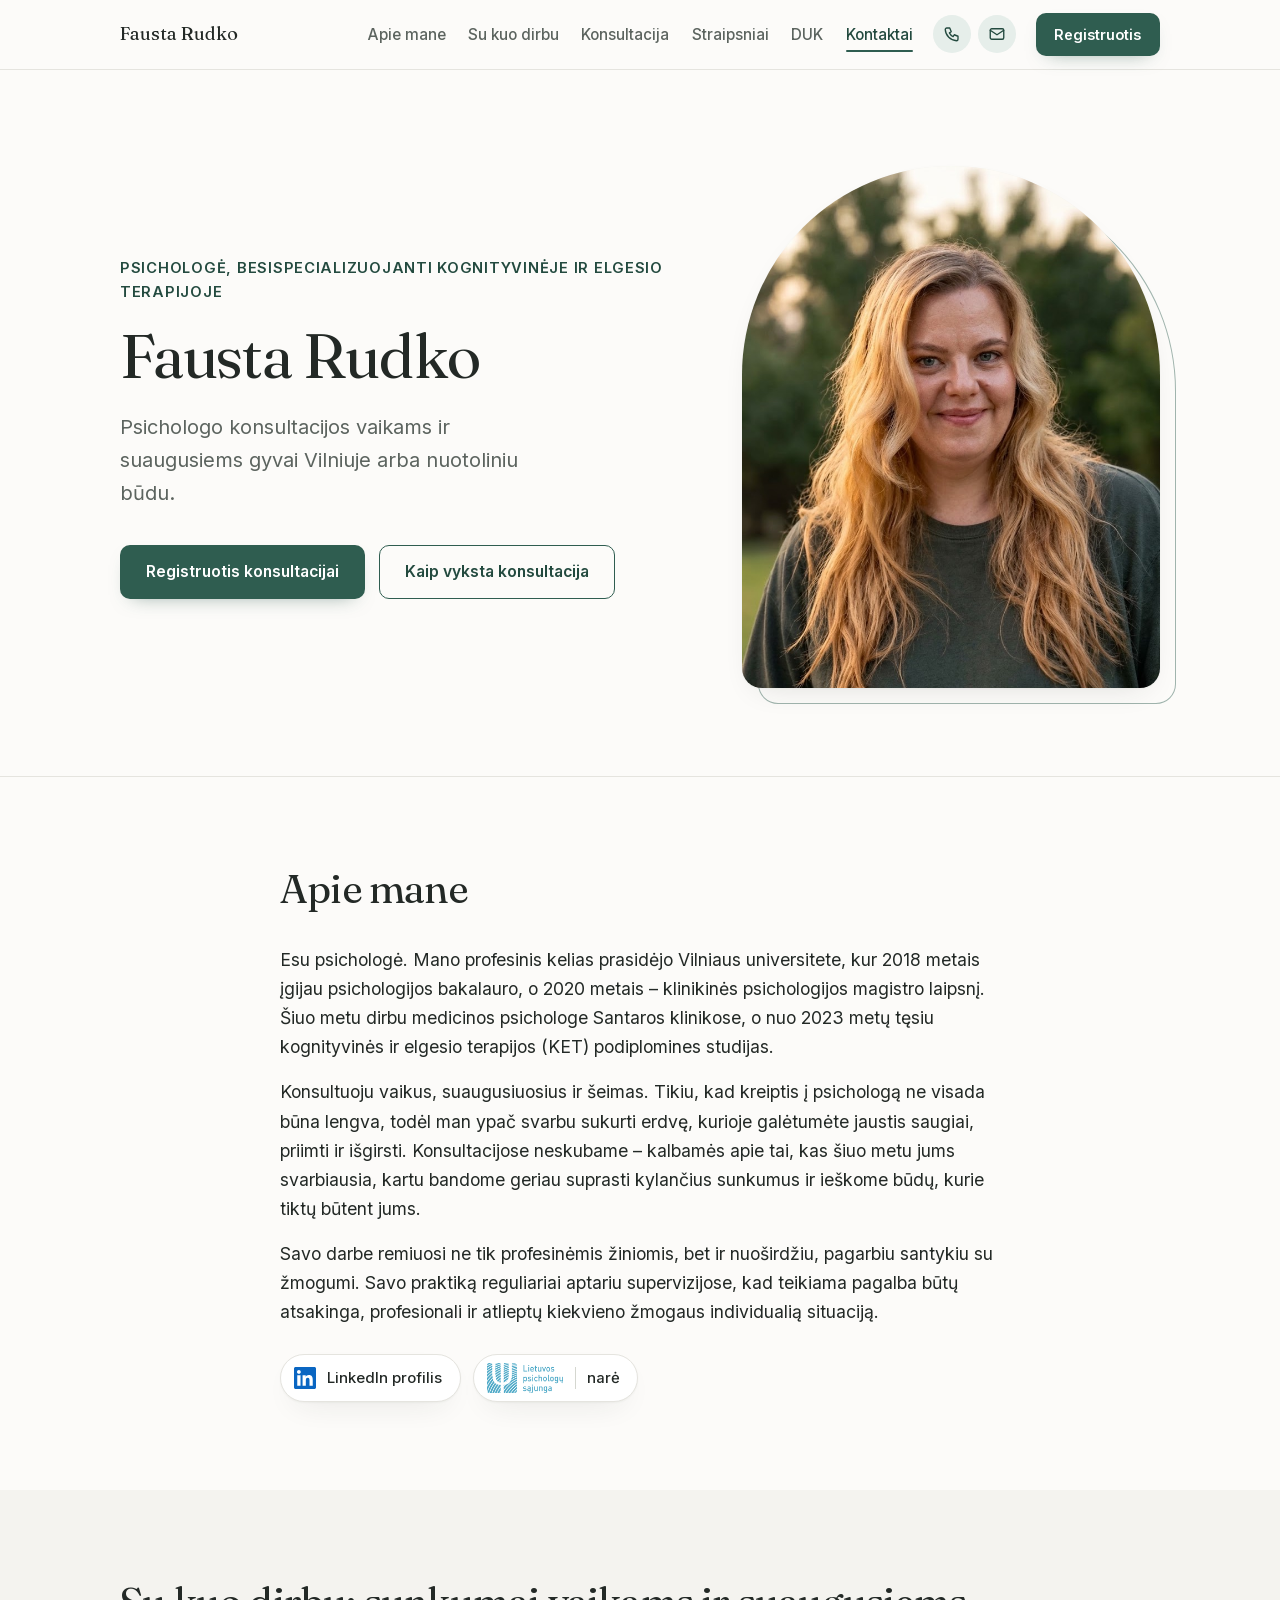
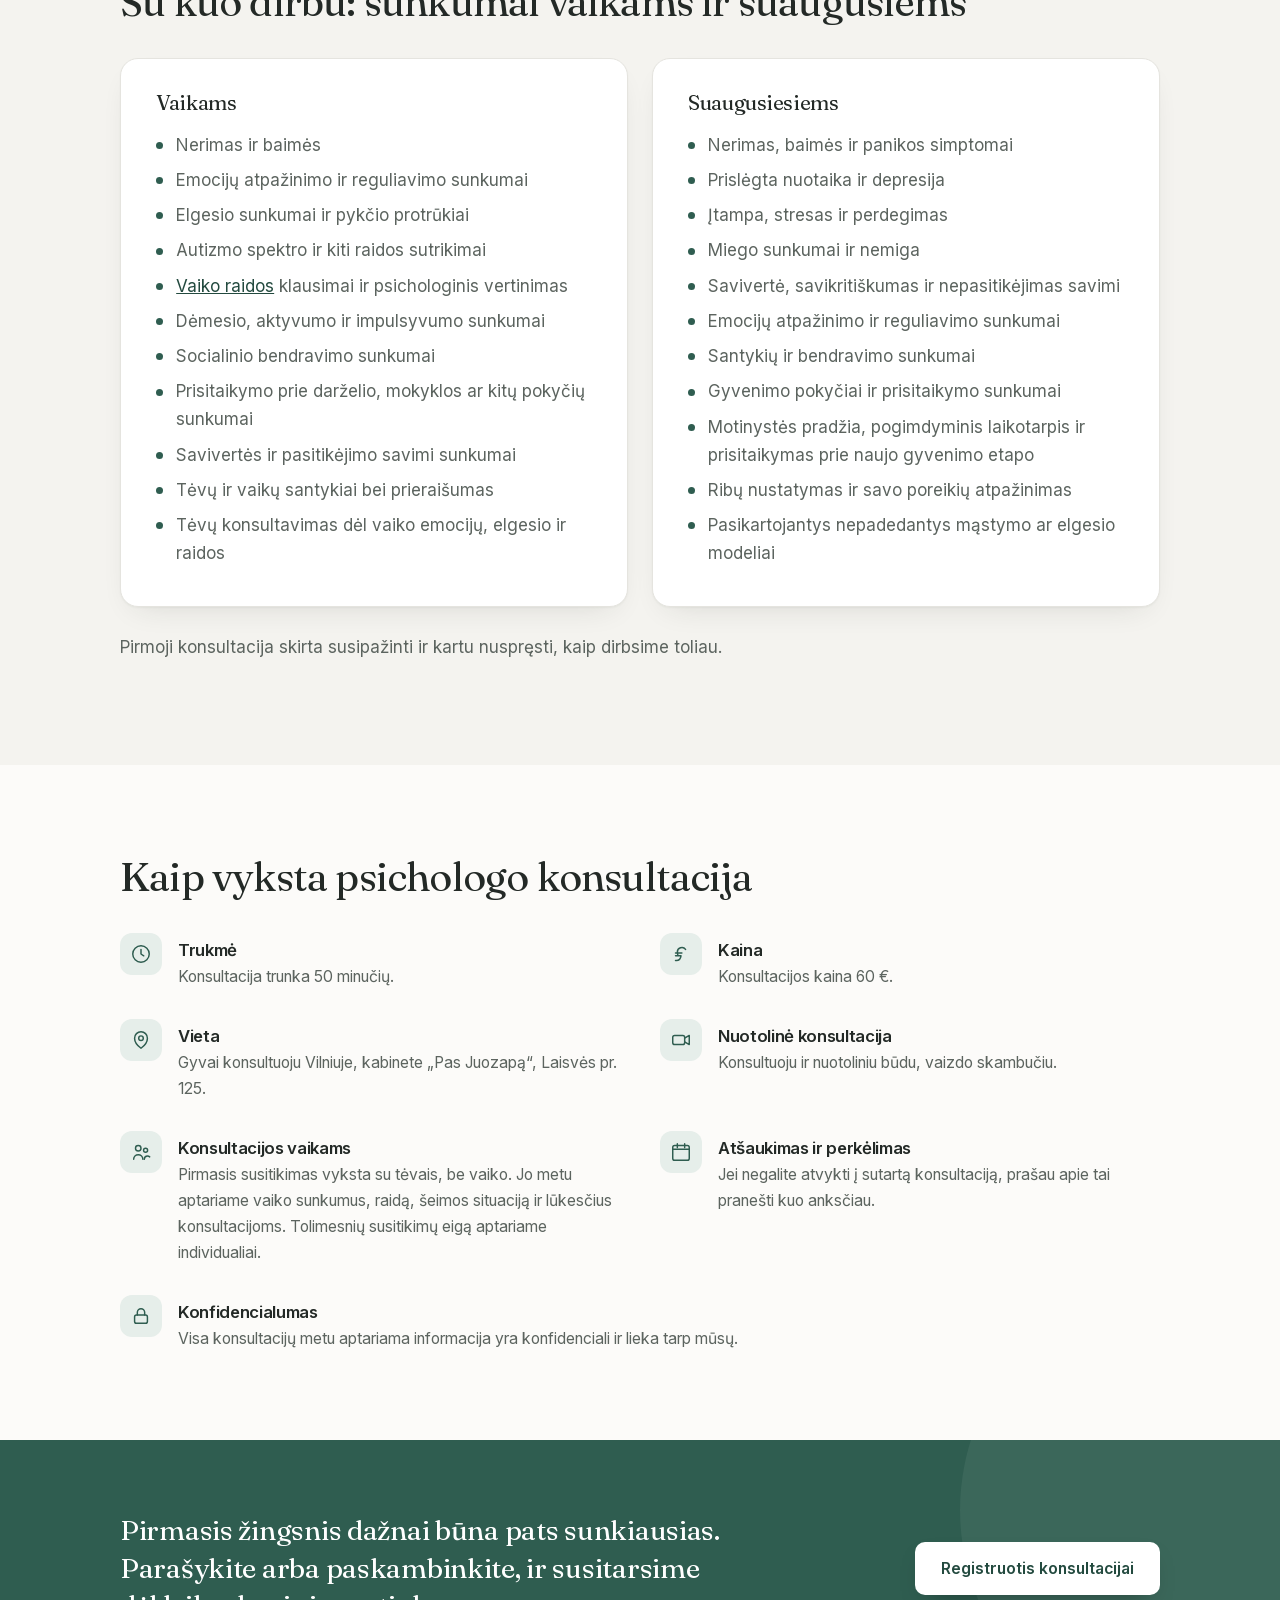
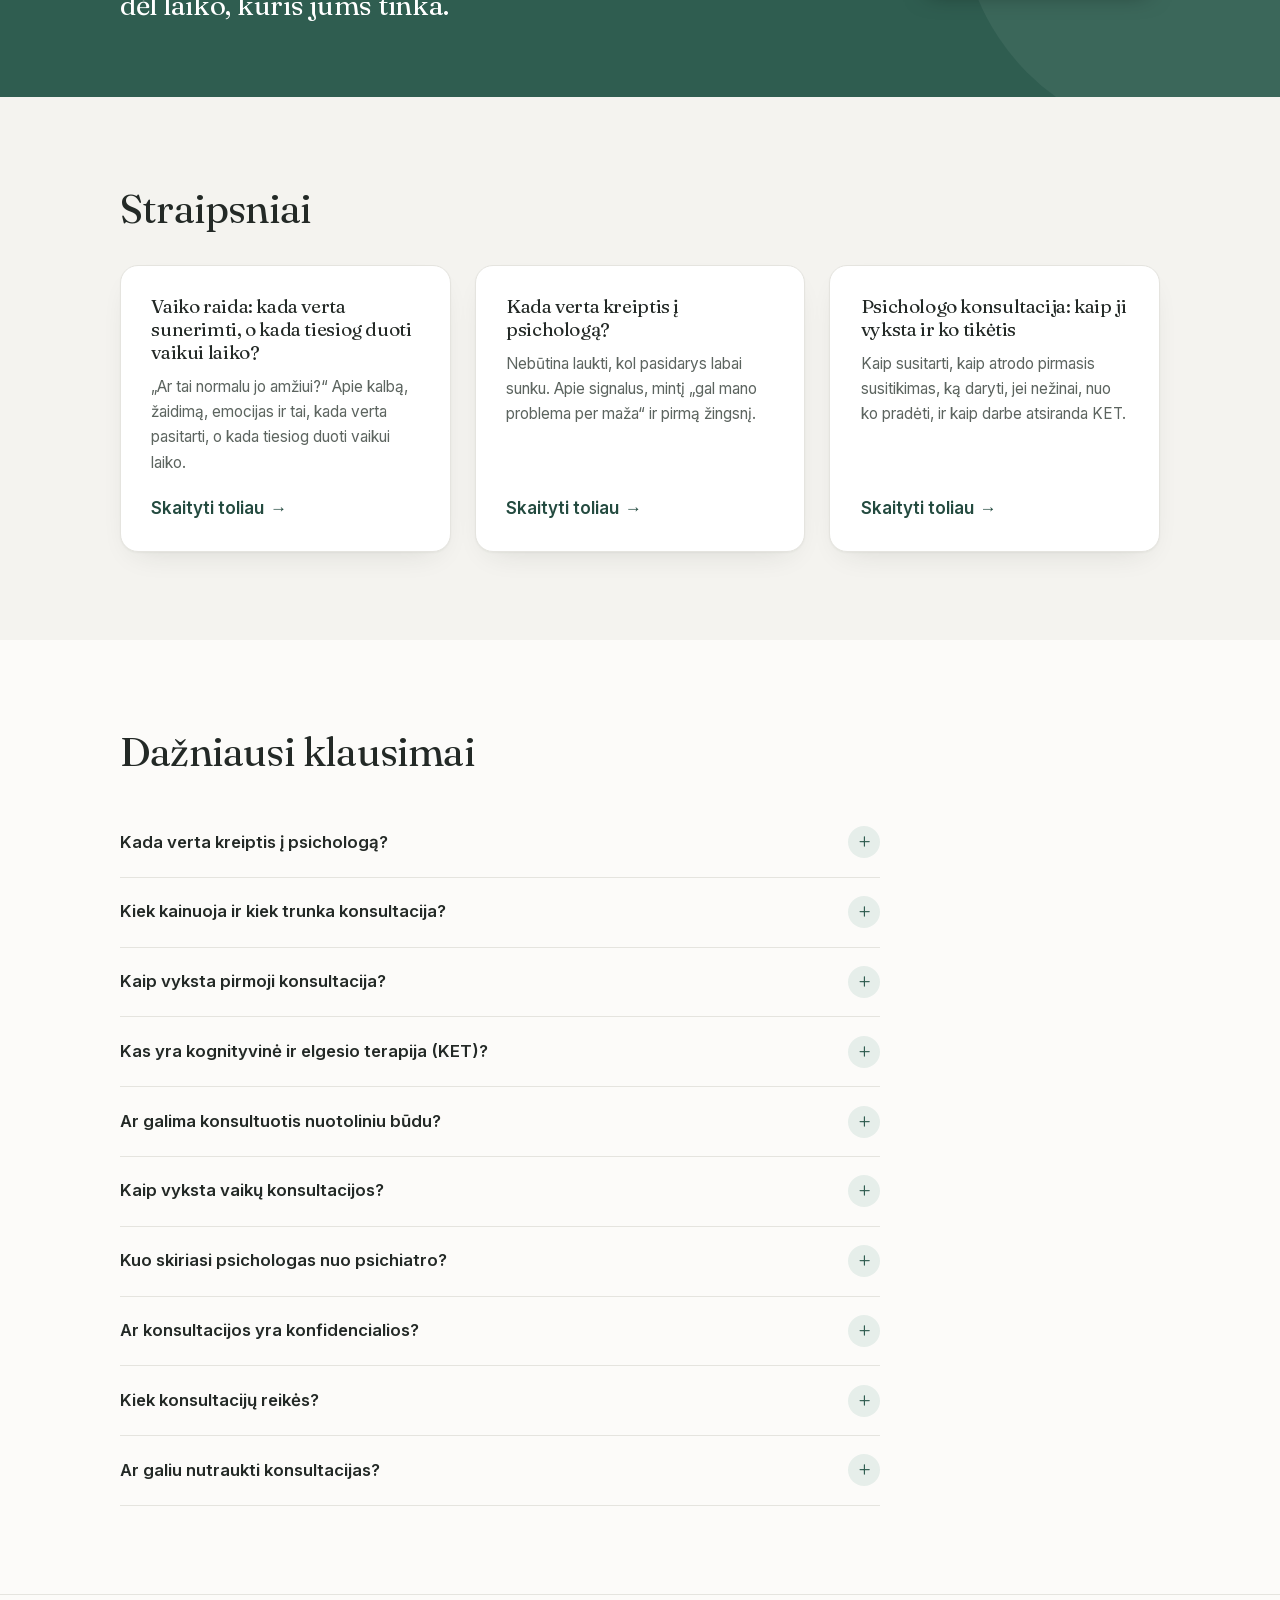
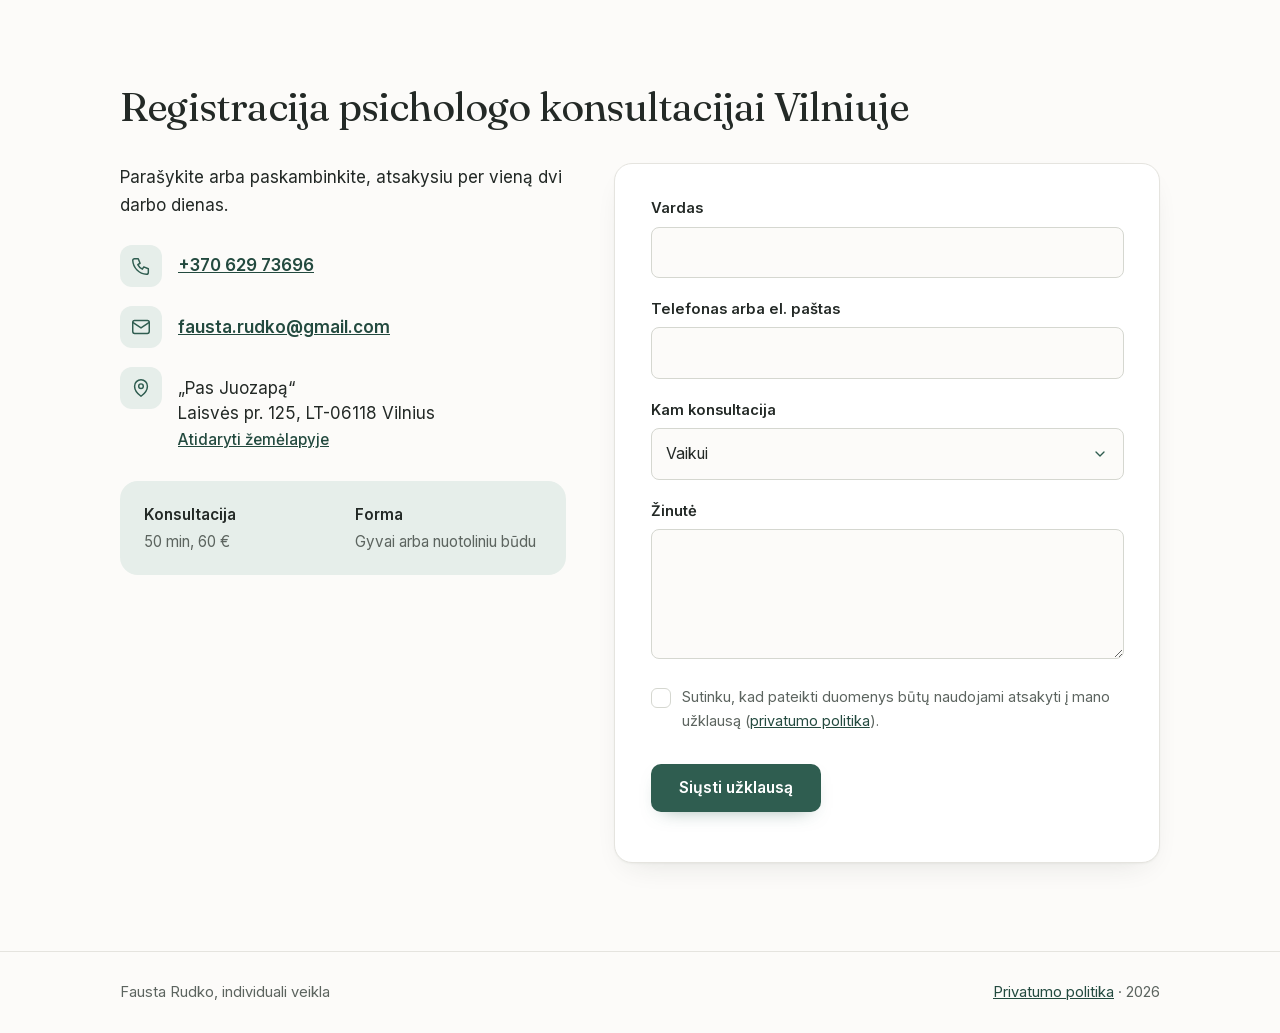
==== commit 82a6172e: "Pradžios tekstai Viršuje: psichologė, besispecializuojanti kognityvinėje ir elgesio terapijoje; h1 t" ====
--- a/index.html
+++ b/index.html
@@ -3,19 +3,19 @@
 <head>
   <meta charset="utf-8">
   <meta name="viewport" content="width=device-width, initial-scale=1">
-  <title>Fausta Rudko, psichologė | Konsultacijos vaikams ir suaugusiems</title>
+  <title>Psichologė Vilniuje | Konsultacijos vaikams ir suaugusiems | Fausta Rudko</title>
   <meta name="description" content="Psichologo konsultacija Vilniuje ir nuotoliniu būdu vaikams ir suaugusiems. Kognityvinė ir elgesio terapija, vaiko raidos klausimai. Registruokitės konsultacijai.">
   <meta name="theme-color" content="#fcfbf9">
 
   <meta property="og:type" content="website">
-  <meta property="og:title" content="Fausta Rudko, psichologė | Konsultacijos vaikams ir suaugusiems">
+  <meta property="og:title" content="Psichologė Vilniuje | Konsultacijos vaikams ir suaugusiems">
   <meta property="og:description" content="Psichologinės konsultacijos vaikams ir suaugusiems Vilniuje ir nuotoliniu būdu. Kognityvinė ir elgesio terapija.">
   <meta property="og:url" content="https://fausta.rudko.lt/">
   <meta property="og:image" content="https://fausta.rudko.lt/assets/og.jpg">
   <meta property="og:image:width" content="1200">
   <meta property="og:image:height" content="630">
-  <meta property="og:image:alt" content="Fausta Rudko, psichologė">
-  <meta property="og:site_name" content="Fausta Rudko, psichologė">
+  <meta property="og:image:alt" content="Fausta Rudko, psichologė Vilniuje">
+  <meta property="og:site_name" content="Fausta Rudko, psichologė Vilniuje">
   <meta property="og:locale" content="lt_LT">
   <meta name="twitter:card" content="summary_large_image">
 
@@ -88,8 +88,8 @@
     <section class="hero">
       <div class="konteineris hero-tinklelis">
         <div class="hero-tekstas atsiranda">
-          <p class="hero-virs">Kognityvinės ir elgesio terapijos praktikė</p>
-          <h1>Fausta Rudko, psichologė</h1>
+          <p class="hero-virs">Psichologė, besispecializuojanti kognityvinėje ir elgesio terapijoje</p>
+          <h1>Fausta Rudko</h1>
           <p class="hero-sakinys">Psichologo konsultacijos vaikams ir suaugusiems gyvai Vilniuje arba nuotoliniu būdu.</p>
           <div class="hero-mygtukai">
             <a class="btn btn-pirminis" href="#kontaktai">Registruotis konsultacijai</a>
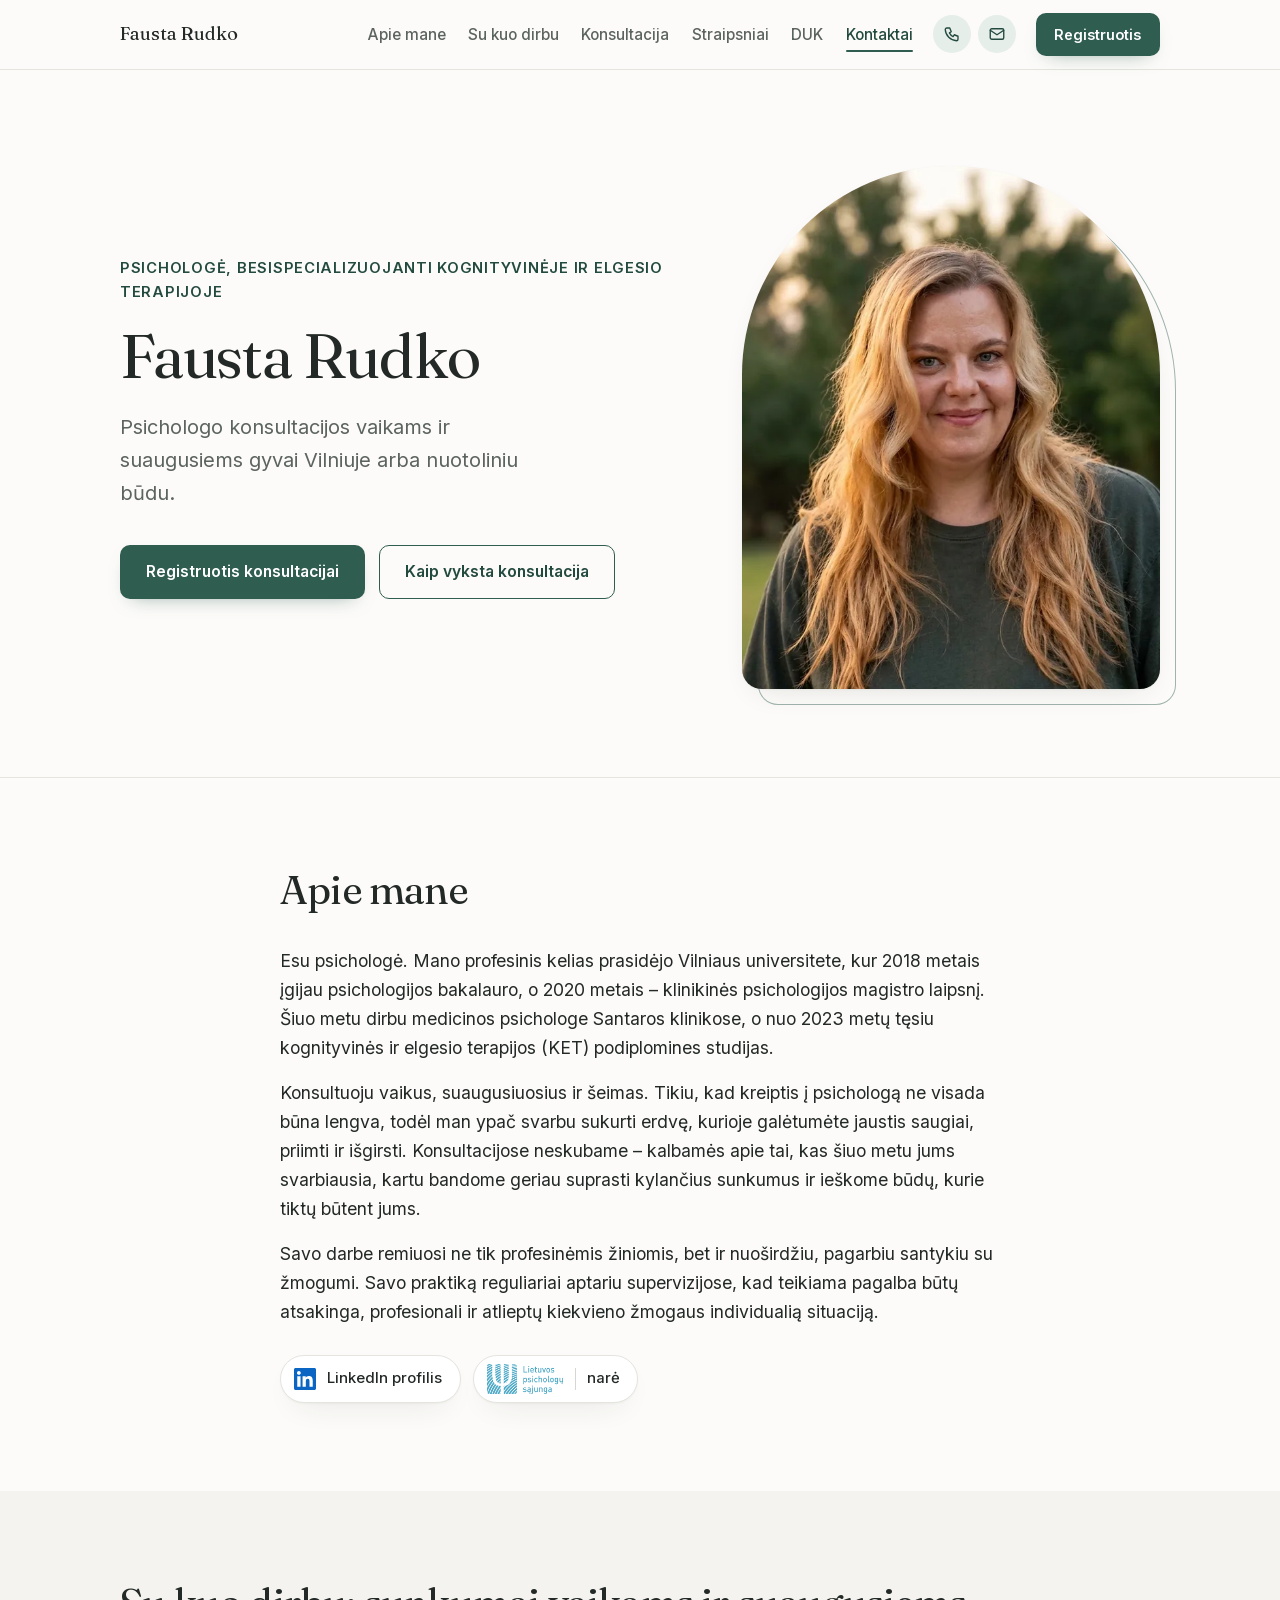
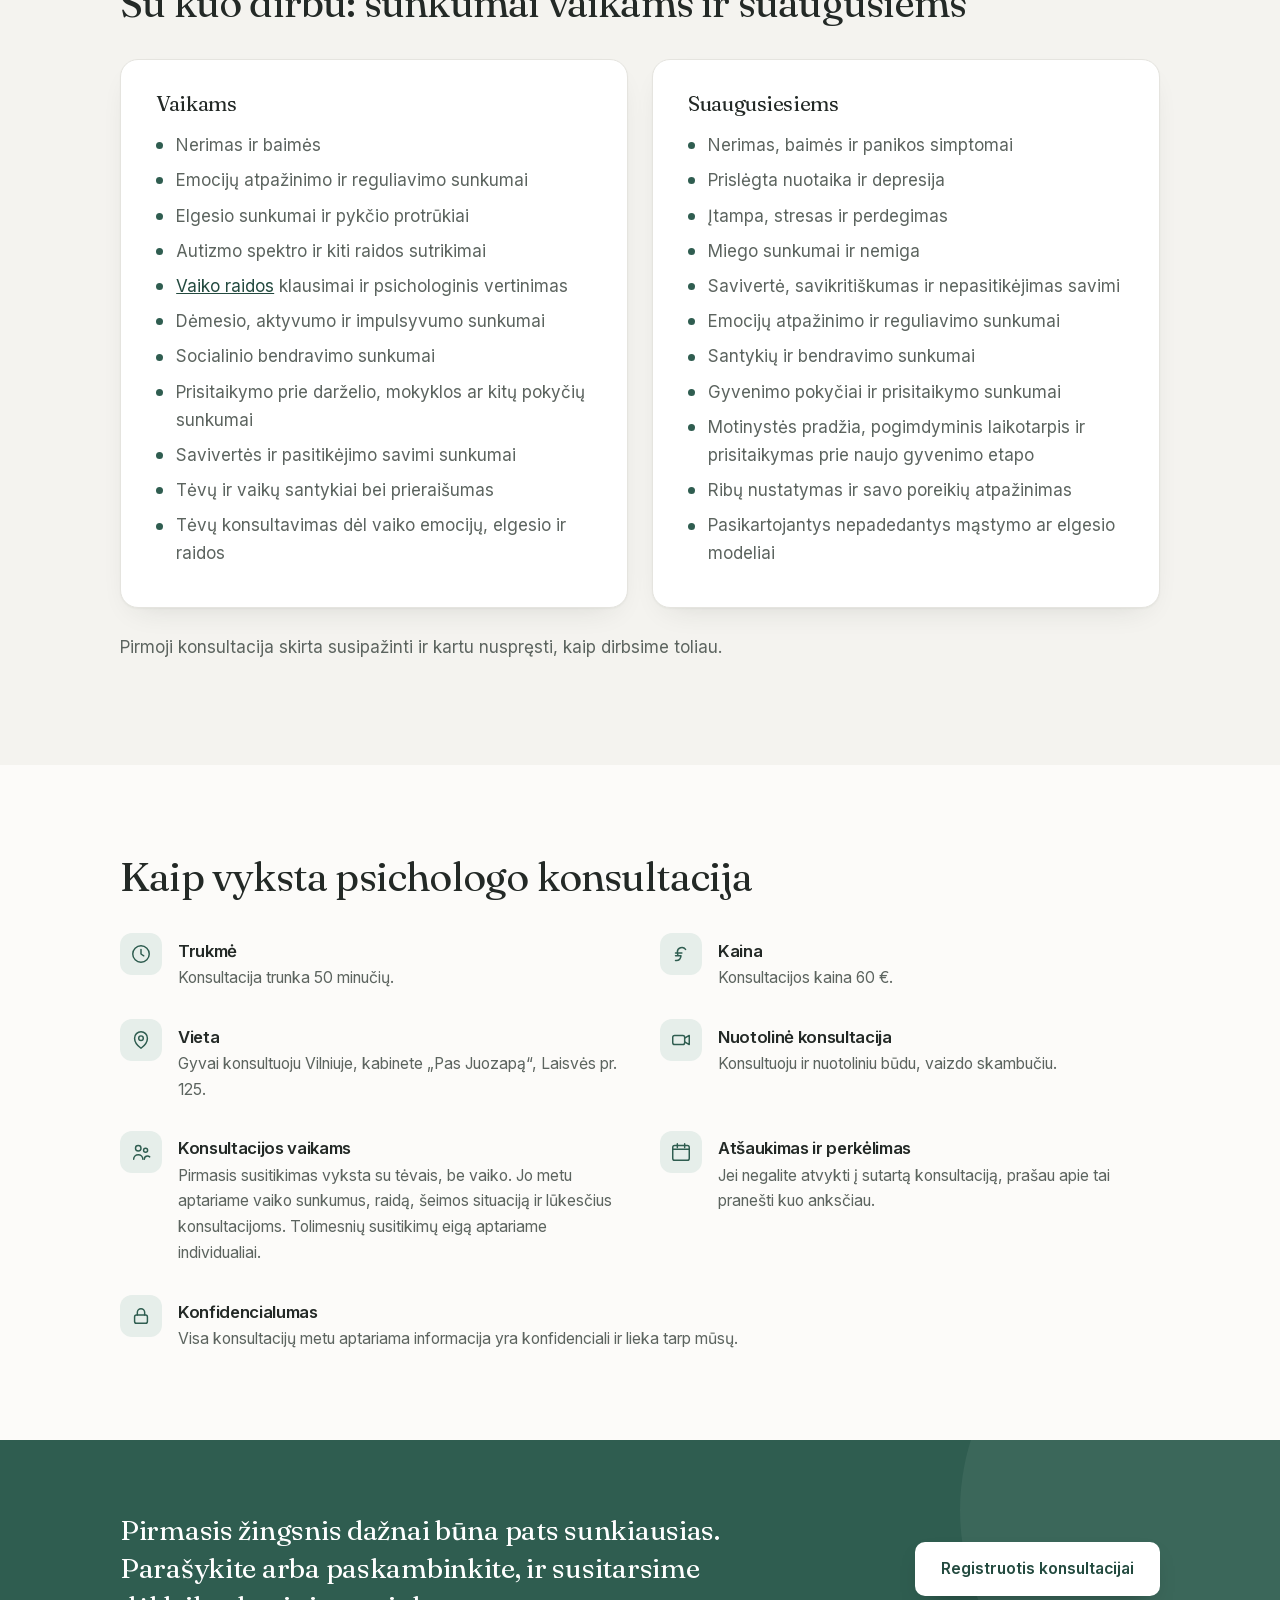
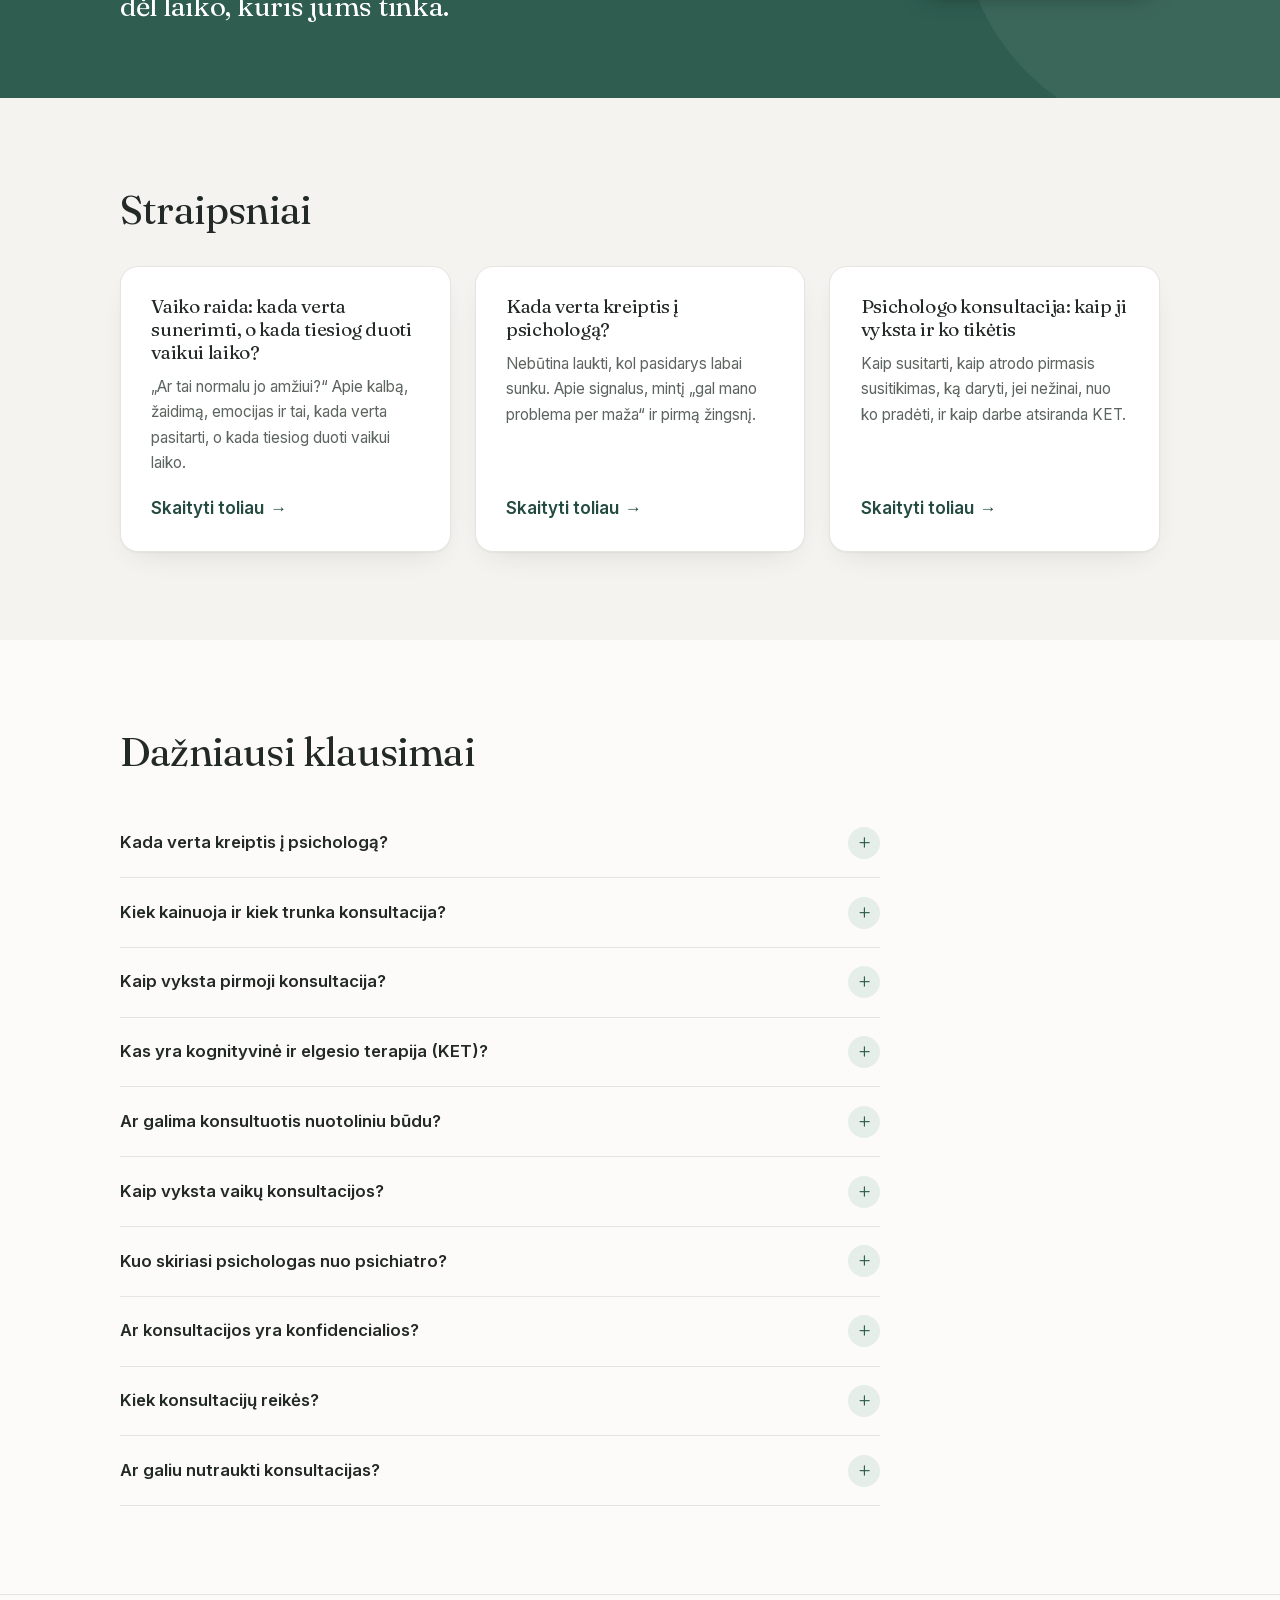
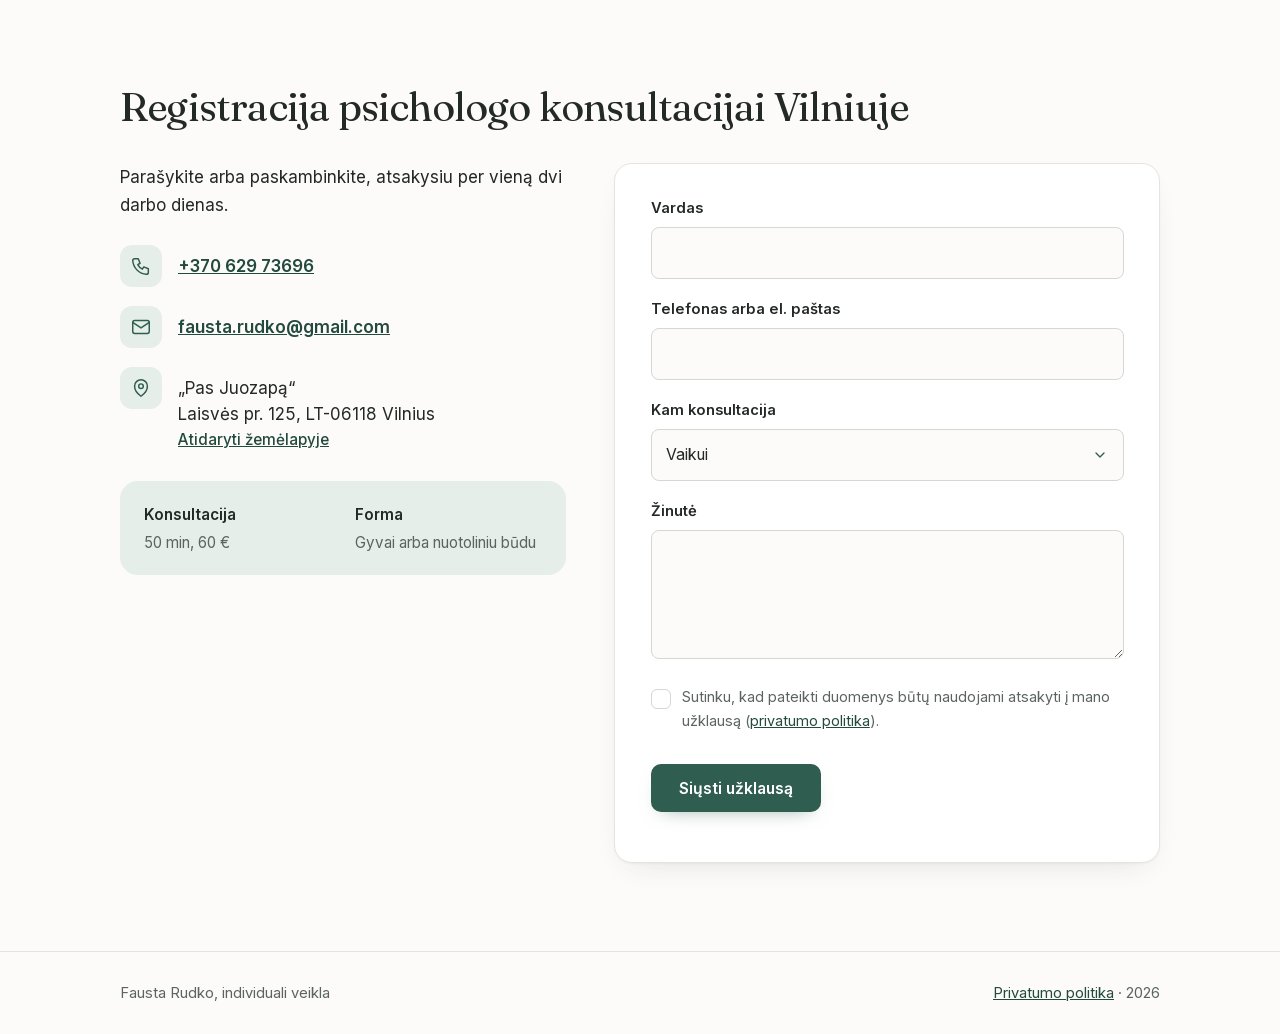
==== commit f55f4700: "WebP portretas ir favicon Portretas trimis dydžiais WebP+JPG su srcset/sizes ir preload (LCP), favic" ====
--- a/index.html
+++ b/index.html
@@ -6,6 +6,7 @@
   <title>Psichologė Vilniuje | Konsultacijos vaikams ir suaugusiems | Fausta Rudko</title>
   <meta name="description" content="Psichologo konsultacija Vilniuje ir nuotoliniu būdu vaikams ir suaugusiems. Kognityvinė ir elgesio terapija, vaiko raidos klausimai. Registruokitės konsultacijai.">
   <meta name="theme-color" content="#fcfbf9">
+  <meta name="google-site-verification" content="2PJEKcrNzsLV1L0-G0TRrcrIz09X-STNwLhhue0qvl4">
 
   <meta property="og:type" content="website">
   <meta property="og:title" content="Psichologė Vilniuje | Konsultacijos vaikams ir suaugusiems">
@@ -20,8 +21,11 @@
   <meta name="twitter:card" content="summary_large_image">
 
   <link rel="canonical" href="https://fausta.rudko.lt/">
-  <link rel="stylesheet" href="styles.css?v=20260922a">
-  <link rel="icon" href="data:image/svg+xml,<svg xmlns='http://www.w3.org/2000/svg' viewBox='0 0 100 100'><circle cx='50' cy='50' r='42' fill='%232f5d50'/></svg>">
+  <link rel="preload" as="image" type="image/webp" imagesrcset="assets/portretas-380.webp 380w, assets/portretas-640.webp 640w, assets/portretas.webp 754w" imagesizes="(max-width: 900px) 320px, 420px">
+  <link rel="stylesheet" href="styles.css?v=20260922b">
+  <link rel="icon" href="/favicon.ico" sizes="32x32">
+  <link rel="icon" type="image/png" sizes="48x48" href="/assets/favicon-48.png">
+  <link rel="apple-touch-icon" href="/assets/apple-touch-icon.png">
 
   <script type="application/ld+json">
   {
@@ -98,7 +102,10 @@
         </div>
         <div class="hero-portretas atsiranda">
           <div class="portreto-remas">
-            <img src="assets/portretas.jpg" alt="Psichologė Fausta Rudko" width="754" height="942" fetchpriority="high">
+            <picture>
+              <source type="image/webp" srcset="assets/portretas-380.webp 380w, assets/portretas-640.webp 640w, assets/portretas.webp 754w" sizes="(max-width: 900px) 320px, 420px">
+              <img src="assets/portretas.jpg" srcset="assets/portretas-380.jpg 380w, assets/portretas-640.jpg 640w, assets/portretas.jpg 754w" sizes="(max-width: 900px) 320px, 420px" alt="Psichologė Fausta Rudko" width="754" height="942" fetchpriority="high">
+            </picture>
           </div>
         </div>
       </div>
@@ -416,33 +423,35 @@
               <div><dt>Forma</dt><dd>Gyvai arba nuotoliniu būdu</dd></div>
             </dl>
           </div>
-          <form class="forma atsiranda" method="post" action="#" novalidate>
+          <form class="forma atsiranda" method="post" action="https://formspree.io/f/xjykwqyv" novalidate>
+            <input type="hidden" name="_subject" value="Nauja užklausa iš fausta.rudko.lt">
+            <input type="hidden" name="_next" value="https://fausta.rudko.lt/aciu.html">
             <div class="laukas">
               <label for="f-vardas">Vardas</label>
-              <input id="f-vardas" name="vardas" type="text" autocomplete="name" required>
+              <input id="f-vardas" name="Vardas" type="text" autocomplete="name" required>
             </div>
             <div class="laukas">
               <label for="f-kontaktas">Telefonas arba el. paštas</label>
-              <input id="f-kontaktas" name="kontaktas" type="text" autocomplete="tel" required>
+              <input id="f-kontaktas" name="Telefonas arba el. paštas" type="text" autocomplete="tel" required>
             </div>
             <div class="laukas">
               <label for="f-kam">Kam konsultacija</label>
-              <select id="f-kam" name="kam">
-                <option value="vaikui">Vaikui</option>
-                <option value="sau">Sau</option>
-                <option value="nezinau">Dar nežinau</option>
+              <select id="f-kam" name="Kam konsultacija">
+                <option value="Vaikui">Vaikui</option>
+                <option value="Sau">Sau</option>
+                <option value="Dar nežinau">Dar nežinau</option>
               </select>
             </div>
             <div class="laukas">
               <label for="f-zinute">Žinutė</label>
-              <textarea id="f-zinute" name="zinute" rows="4"></textarea>
+              <textarea id="f-zinute" name="Žinutė" rows="4"></textarea>
             </div>
             <div class="laukas medus" aria-hidden="true">
               <label for="f-svetaine">Svetainė</label>
-              <input id="f-svetaine" name="svetaine" type="text" tabindex="-1" autocomplete="off">
+              <input id="f-svetaine" name="_gotcha" type="text" tabindex="-1" autocomplete="off">
             </div>
             <div class="laukas sutikimas">
-              <input id="f-sutikimas" name="sutikimas" type="checkbox" required>
+              <input id="f-sutikimas" name="Sutikimas su privatumo politika" type="checkbox" value="Taip" required>
               <label for="f-sutikimas">Sutinku, kad pateikti duomenys būtų naudojami atsakyti į mano užklausą (<a href="privatumo-politika.html">privatumo politika</a>).</label>
             </div>
             <button class="btn btn-pirminis" type="submit">Siųsti užklausą</button>
@@ -461,6 +470,6 @@
     </div>
   </footer>
 
-  <script src="script.js?v=20260922a"></script>
+  <script src="script.js?v=20260922b"></script>
 </body>
 </html>
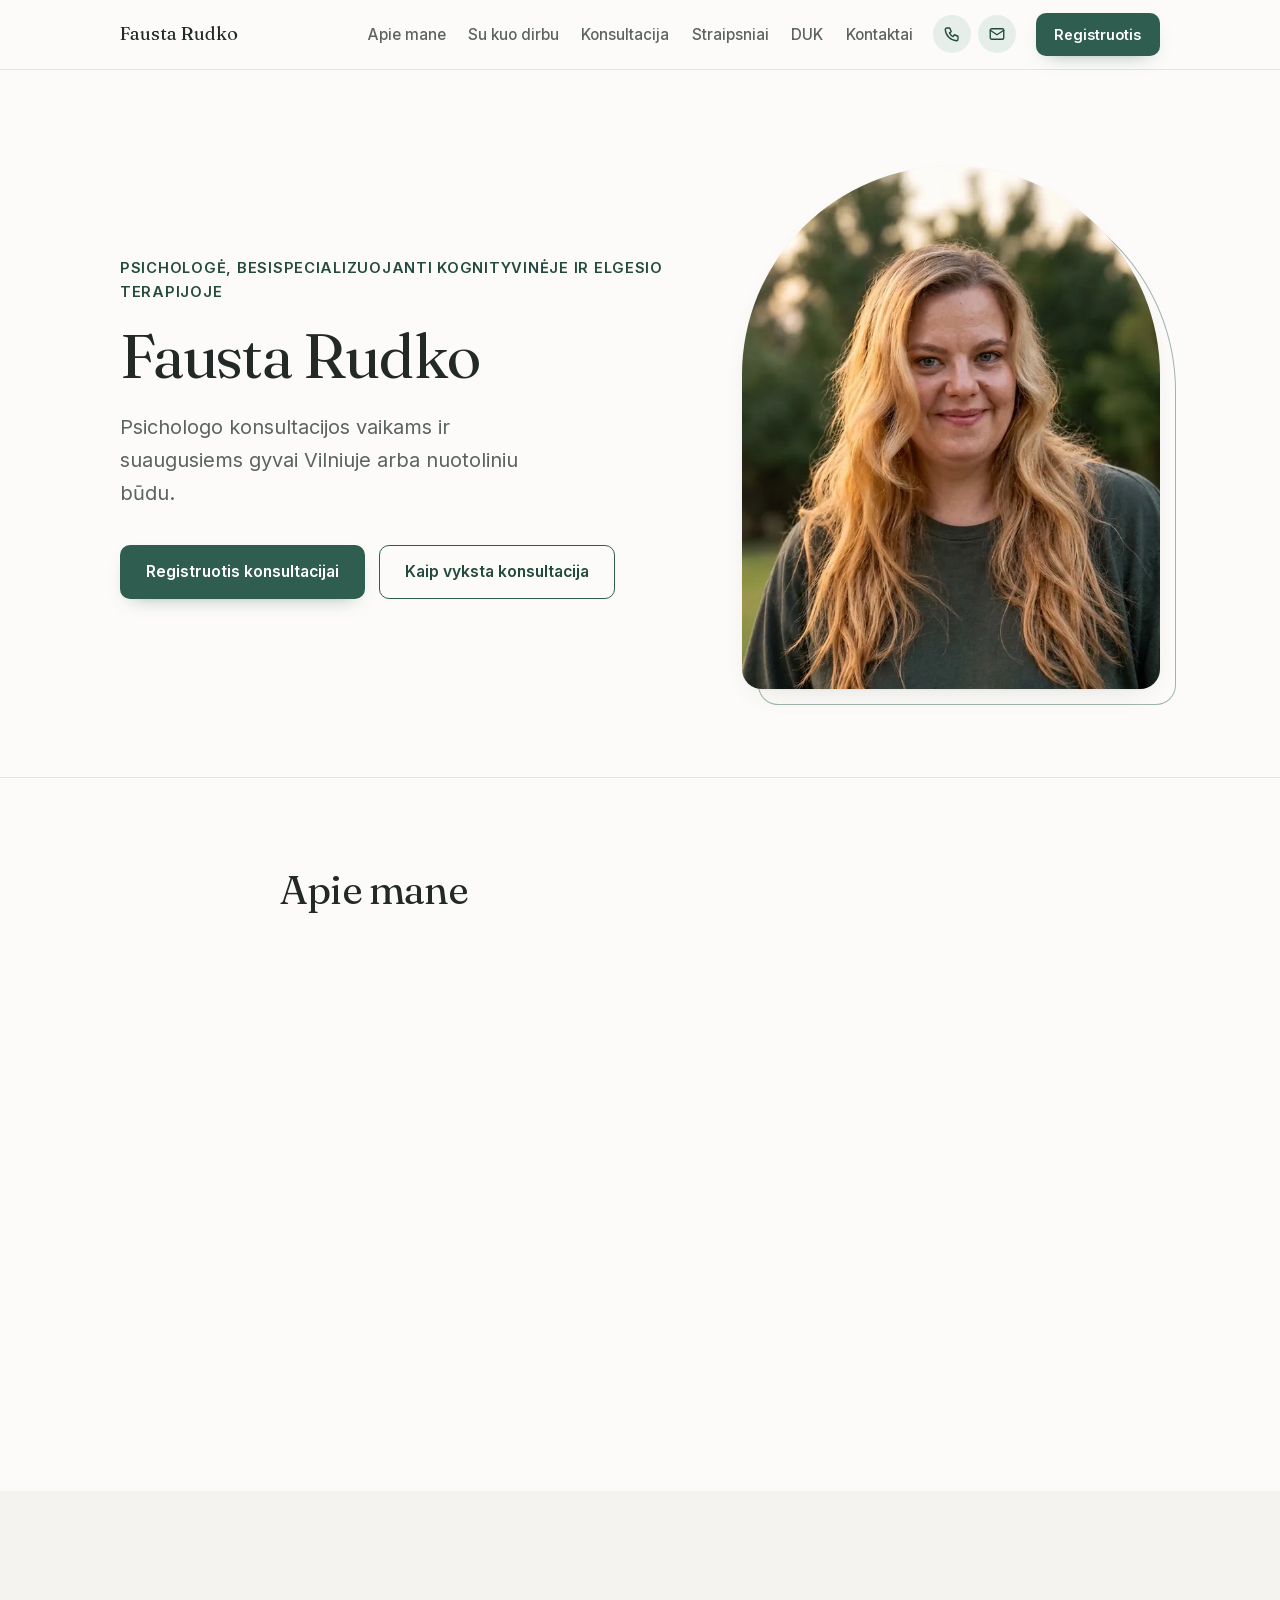
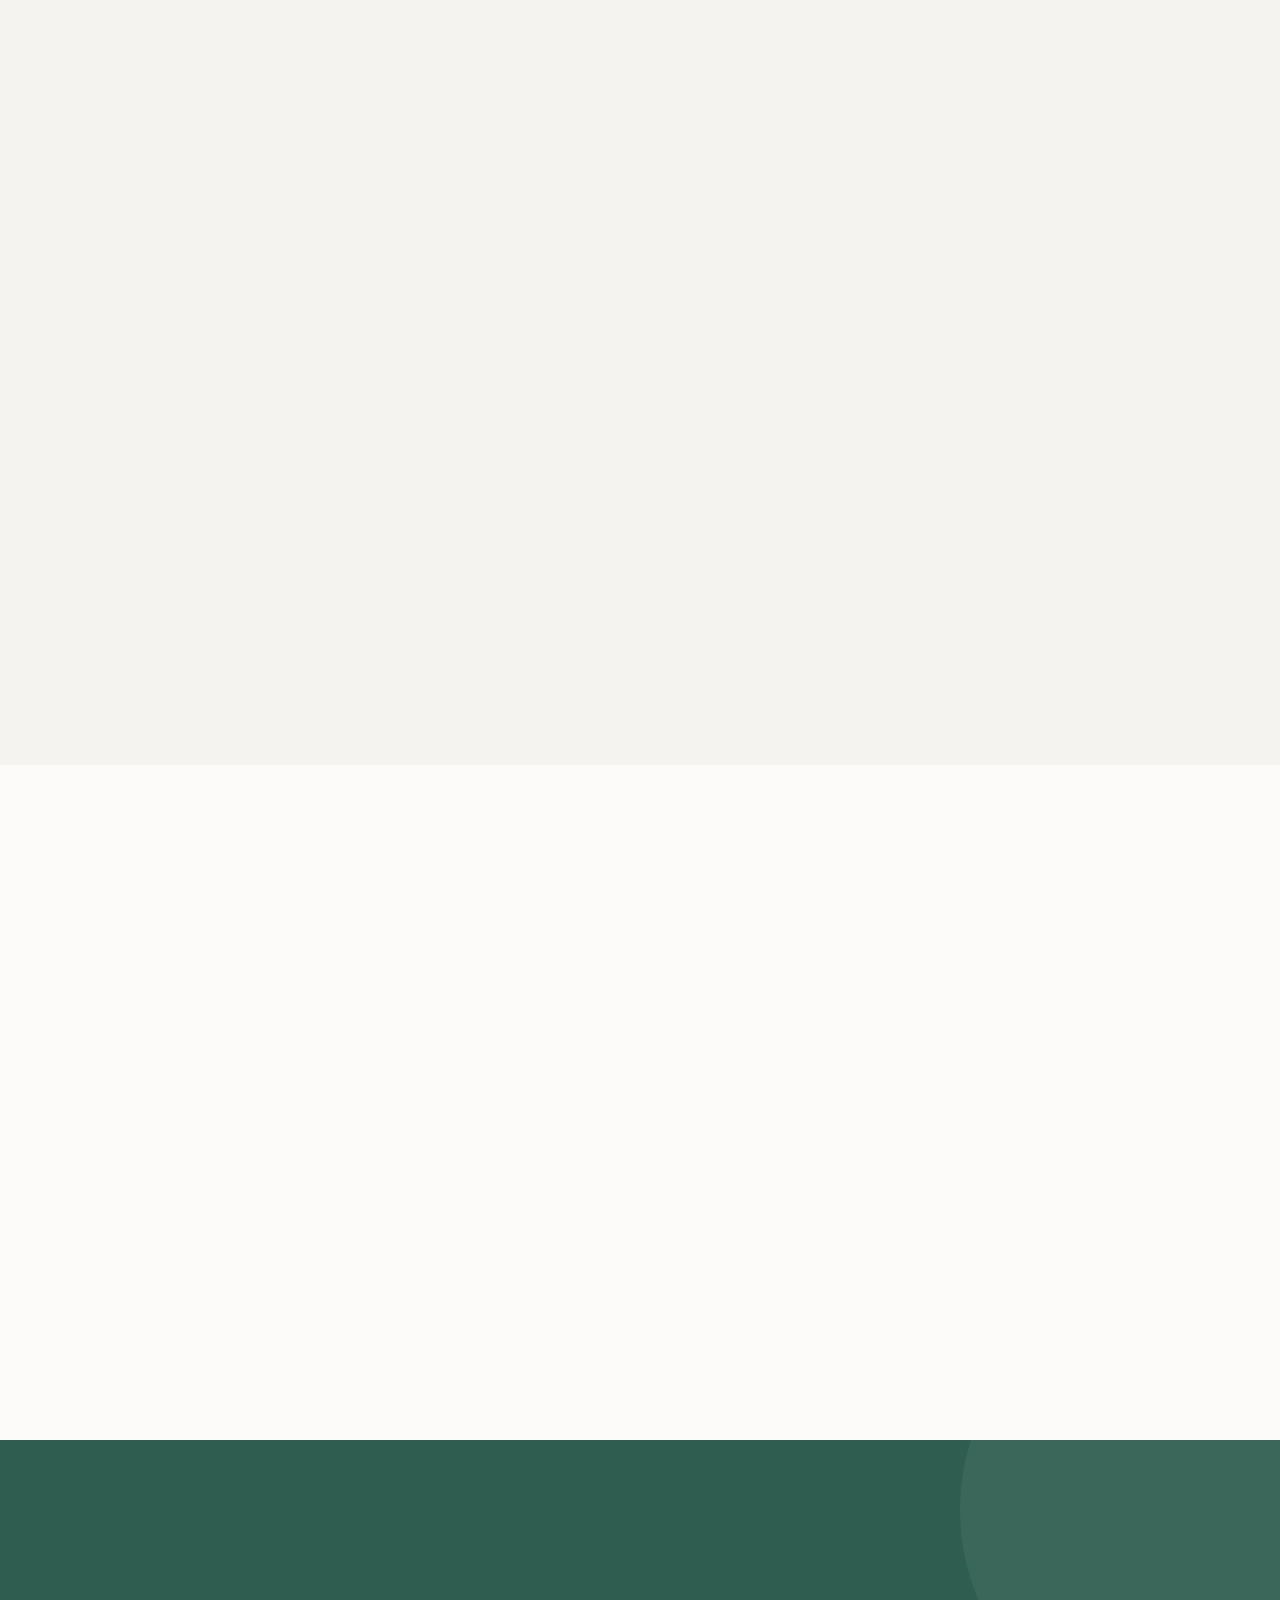
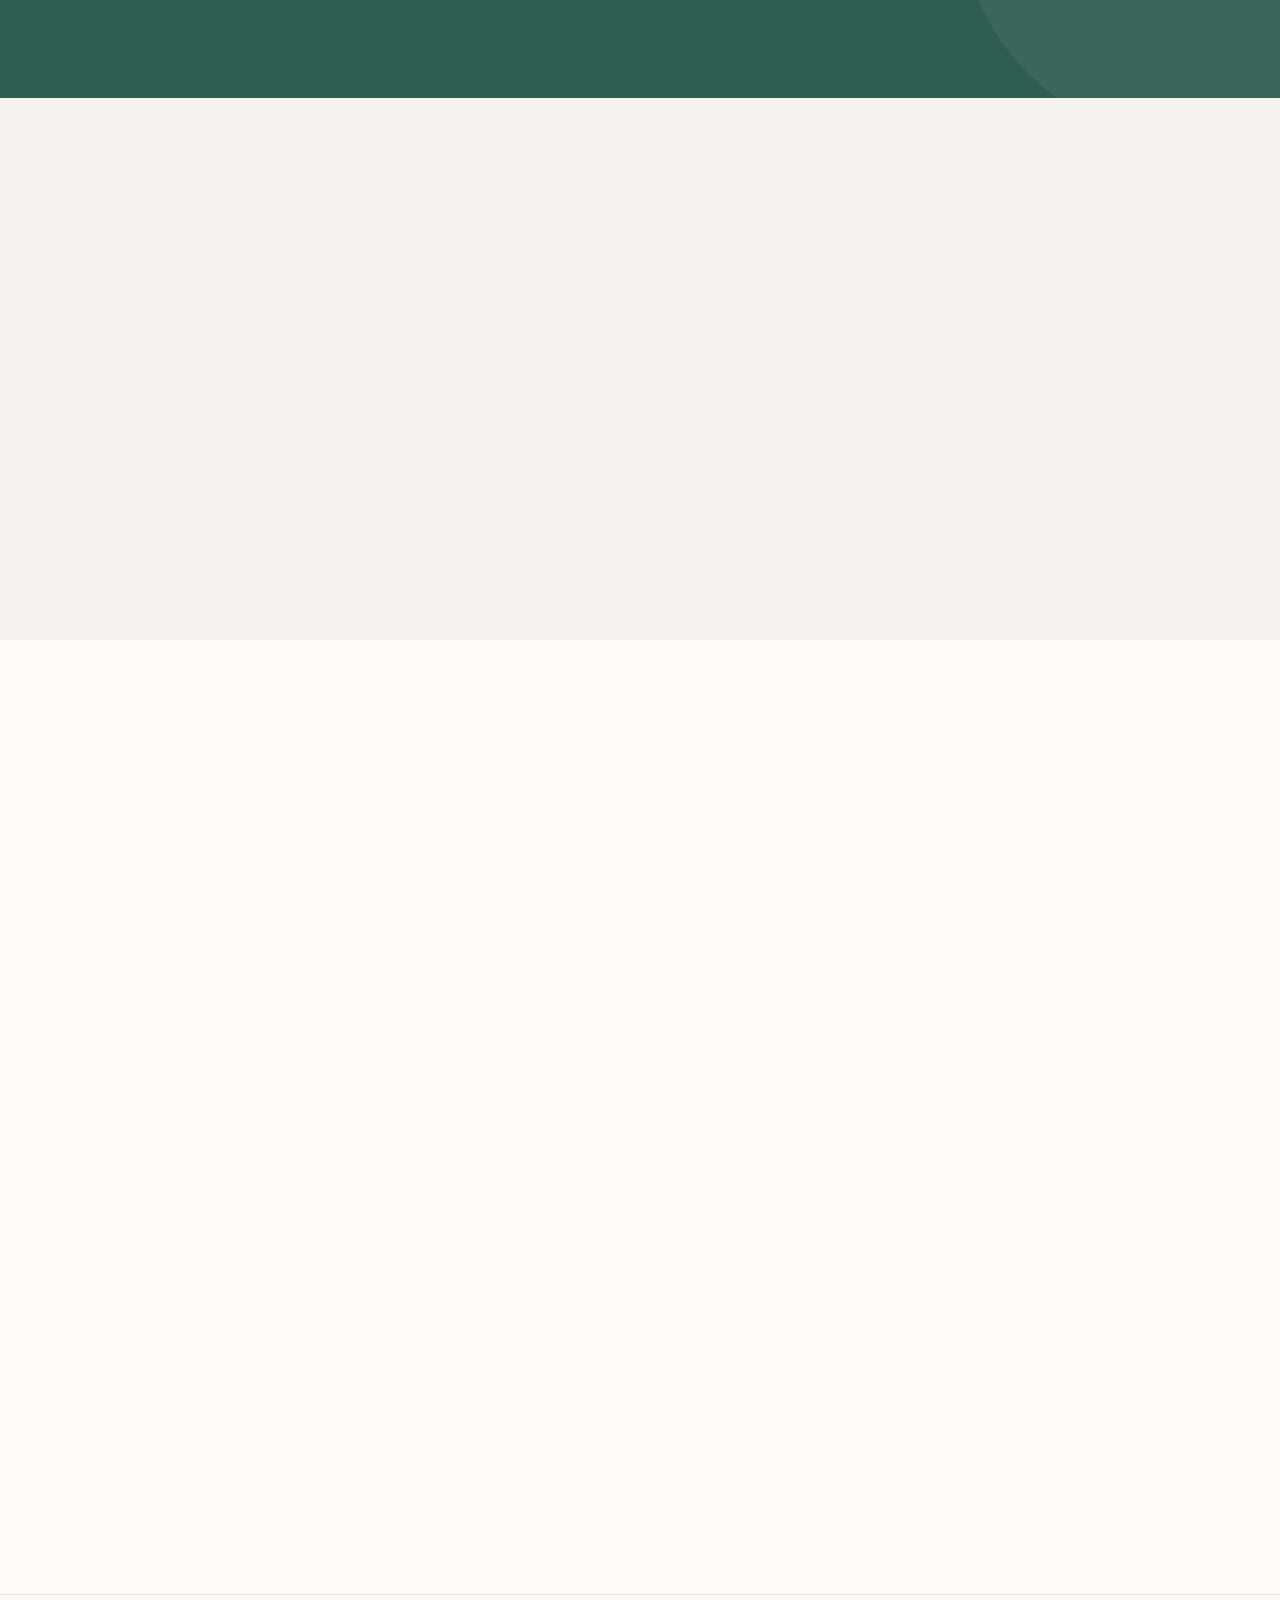
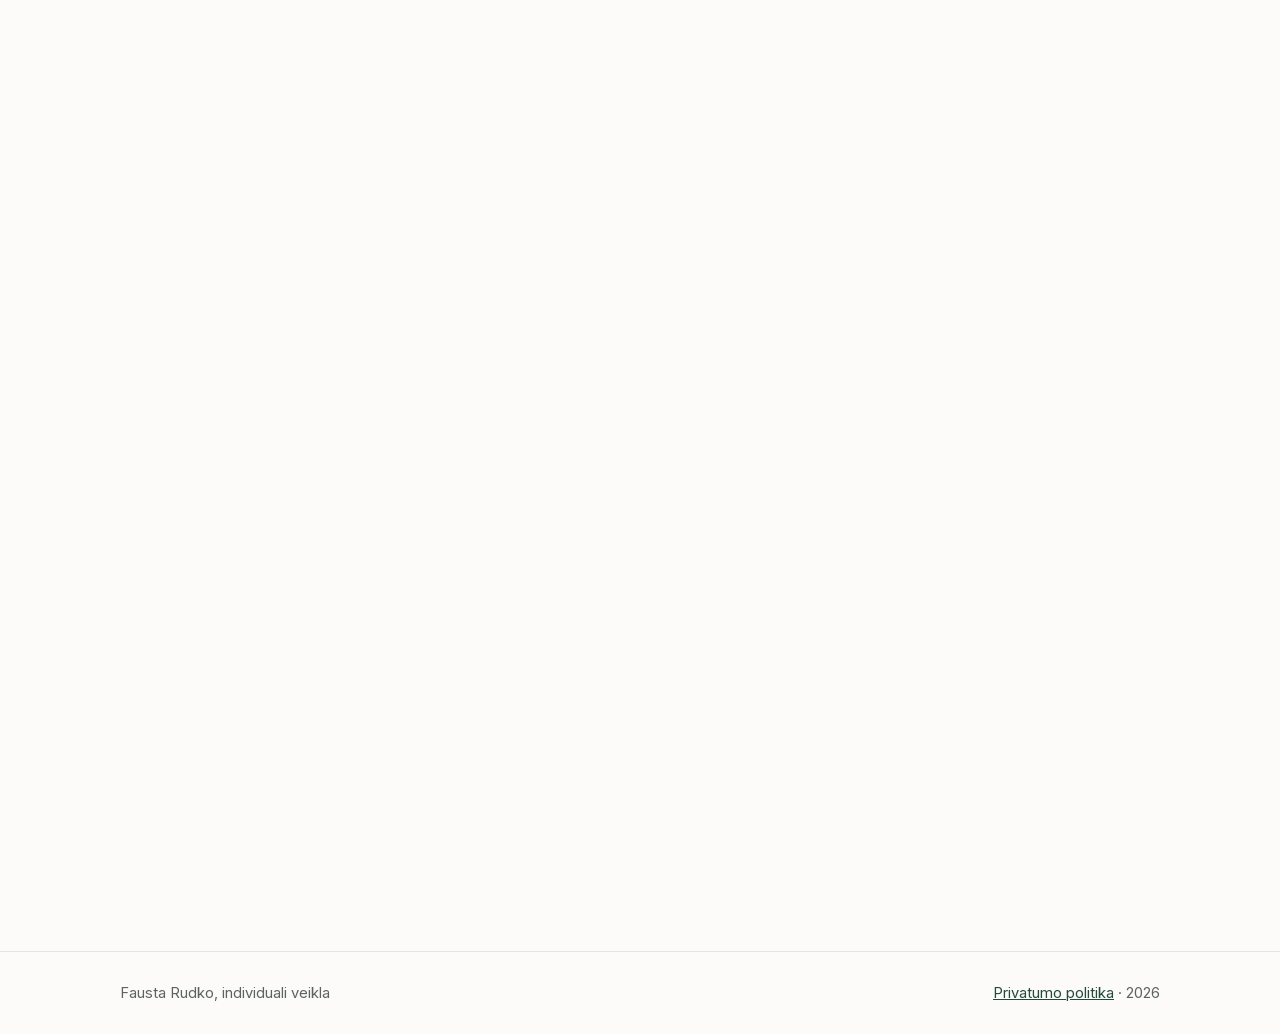
==== commit d47ebdd6: "CSP ir referrer politika" ====
--- a/index.html
+++ b/index.html
@@ -3,6 +3,8 @@
 <head>
   <meta charset="utf-8">
   <meta name="viewport" content="width=device-width, initial-scale=1">
+  <meta http-equiv="Content-Security-Policy" content="default-src 'self'; script-src 'self'; style-src 'self'; img-src 'self' data:; font-src 'self'; connect-src 'self' https://formspree.io; form-action 'self' https://formspree.io; base-uri 'self'; object-src 'none'; upgrade-insecure-requests">
+  <meta name="referrer" content="strict-origin-when-cross-origin">
   <title>Psichologė Vilniuje | Konsultacijos vaikams ir suaugusiems | Fausta Rudko</title>
   <meta name="description" content="Psichologo konsultacija Vilniuje ir nuotoliniu būdu vaikams ir suaugusiems. Kognityvinė ir elgesio terapija, vaiko raidos klausimai. Registruokitės konsultacijai.">
   <meta name="theme-color" content="#fcfbf9">
@@ -16,7 +18,7 @@
   <meta property="og:image:width" content="1200">
   <meta property="og:image:height" content="630">
   <meta property="og:image:alt" content="Fausta Rudko, psichologė Vilniuje">
-  <meta property="og:site_name" content="Fausta Rudko, psichologė Vilniuje">
+  <meta property="og:site_name" content="Fausta Rudko">
   <meta property="og:locale" content="lt_LT">
   <meta name="twitter:card" content="summary_large_image">
 
@@ -27,6 +29,15 @@
   <link rel="icon" type="image/png" sizes="48x48" href="/assets/favicon-48.png">
   <link rel="apple-touch-icon" href="/assets/apple-touch-icon.png">
 
+  <script type="application/ld+json">
+  {
+    "@context": "https://schema.org",
+    "@type": "WebSite",
+    "name": "Fausta Rudko",
+    "alternateName": ["Psichologė Fausta Rudko", "fausta.rudko.lt"],
+    "url": "https://fausta.rudko.lt/"
+  }
+  </script>
   <script type="application/ld+json">
   {
     "@context": "https://schema.org",
